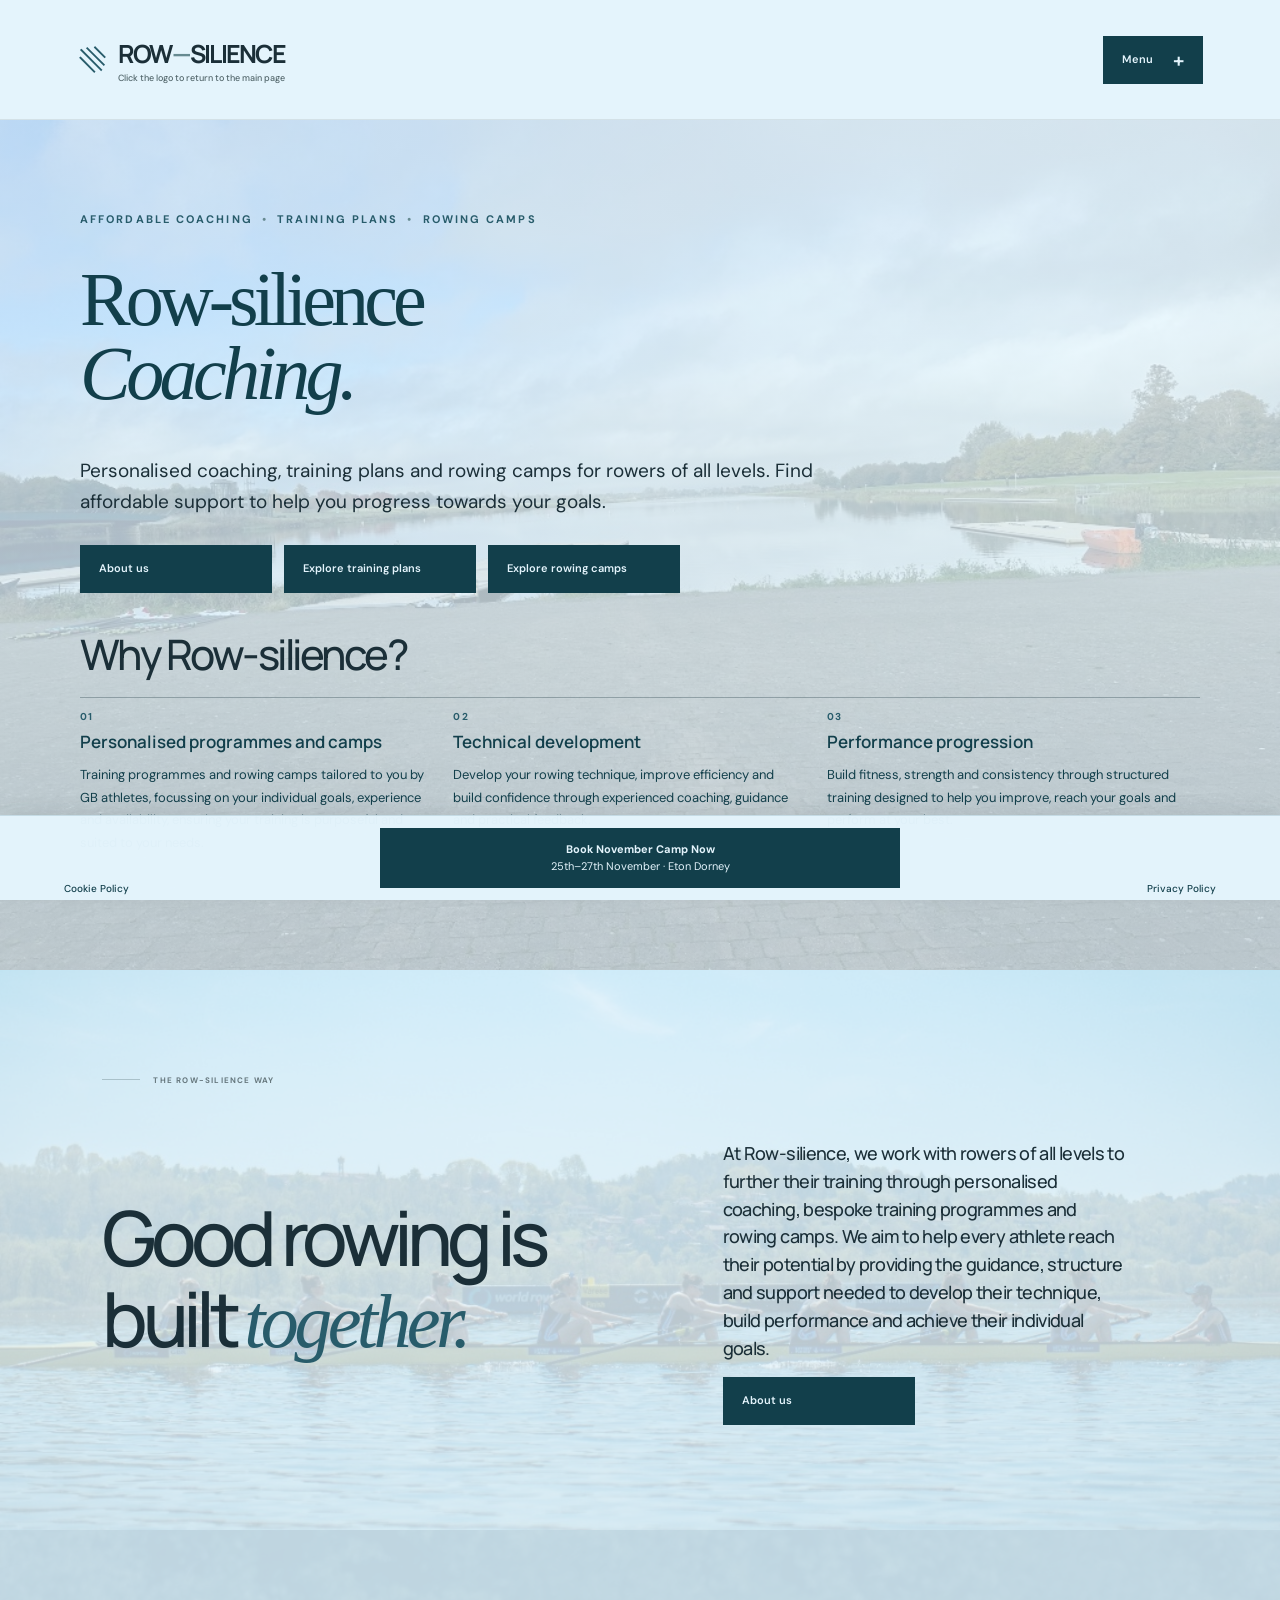
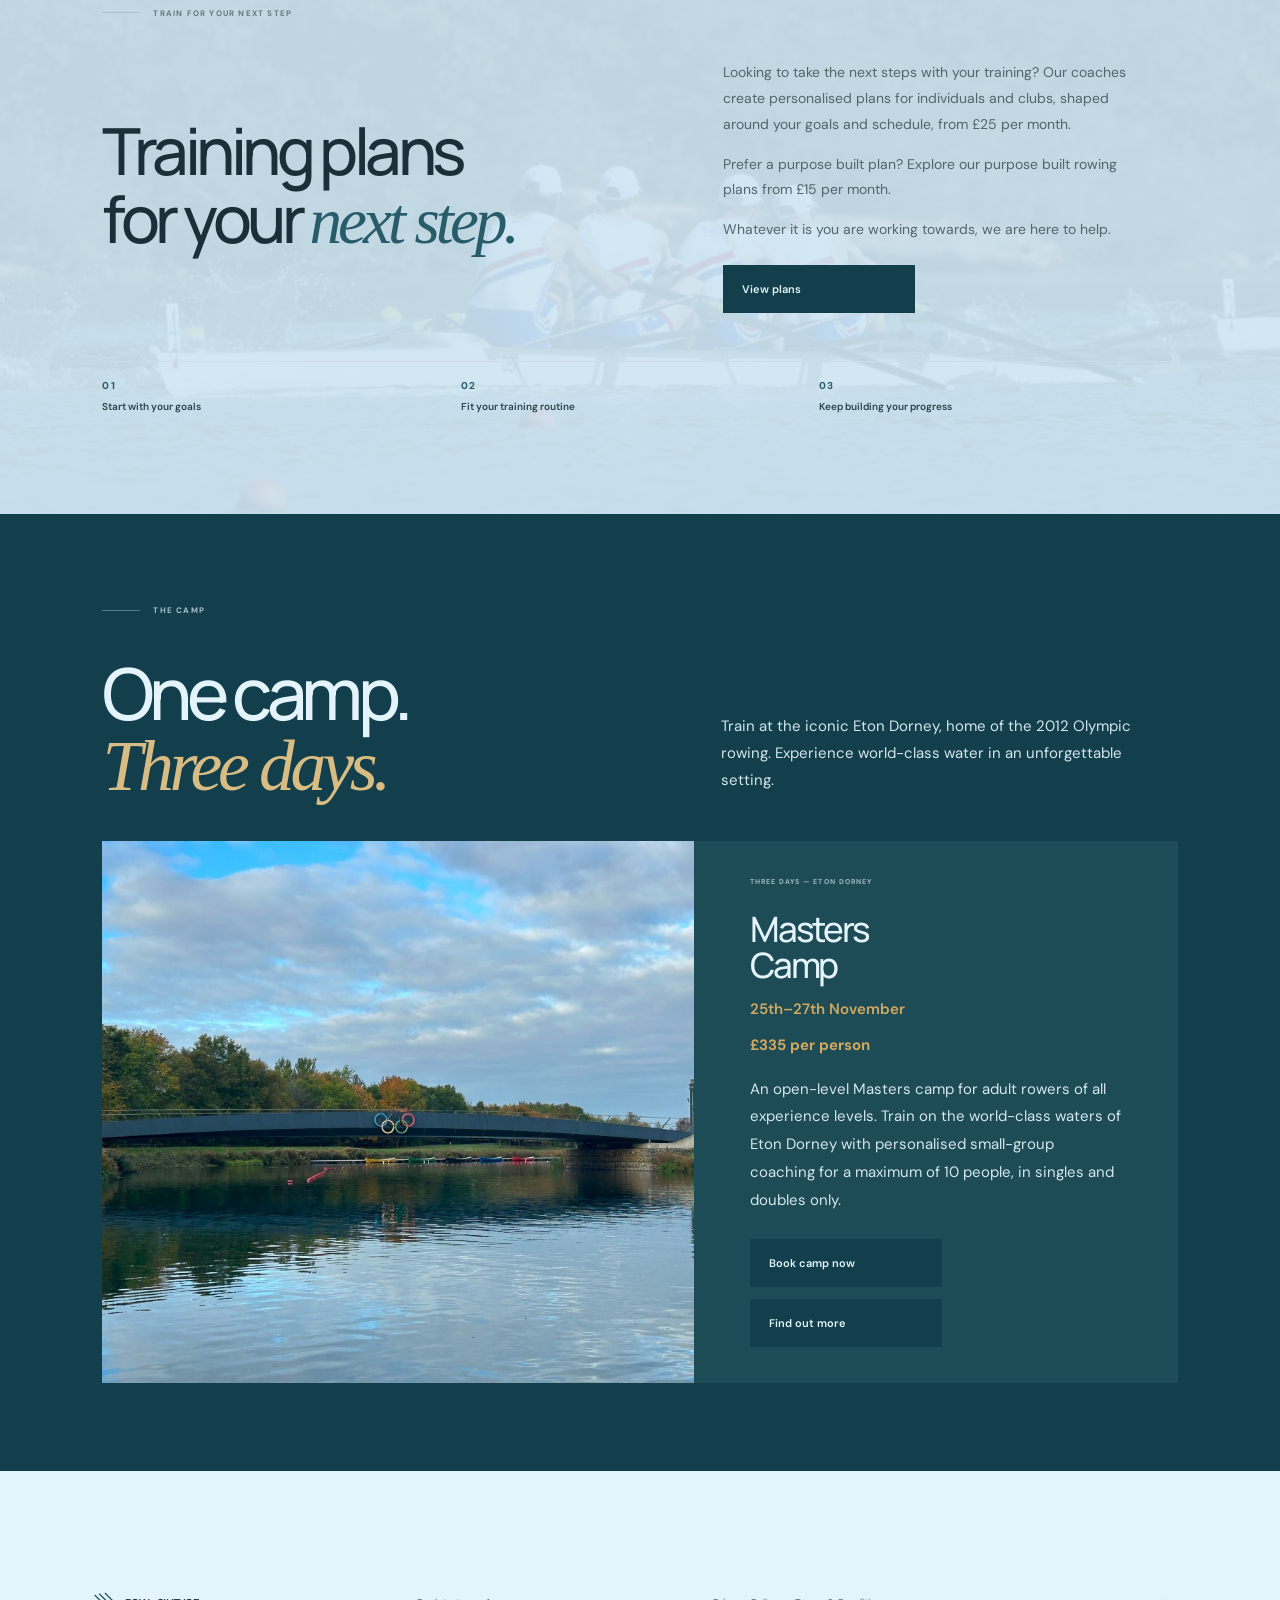
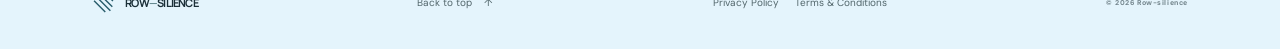
==== index.html @ 0f623054 "Update website copy and legal pages" ====
<!doctype html>
<html lang="en">
<head>
  <meta charset="utf-8">
  <meta name="viewport" content="width=device-width, initial-scale=1">
  <meta name="theme-color" content="#e4f4fc">
  <meta name="description" content="Row-silience coaching offers rowing camps and training plans designed to help you take your training further.">
  <title>Row-silience Coaching | Camps and Training Plans</title>
  <link rel="preconnect" href="https://fonts.googleapis.com">
  <link rel="preconnect" href="https://fonts.gstatic.com" crossorigin>
  <link href="https://fonts.googleapis.com/css2?family=DM+Sans:wght@400;500;600;700&family=Manrope:wght@400;500;600;700;800&display=swap" rel="stylesheet">
  <link rel="stylesheet" href="main.css?v=20261109-home-logo-hint">
  <link rel="icon" href="favicon.ico" sizes="any">
</head>
<body class="home-page">
  <header class="site-header">
    <a class="wordmark" href="#top" aria-label="Row-silience home">
      <span class="wordmark-mark" aria-hidden="true">
        <svg viewBox="0 0 36 36" fill="none">
          <path d="M5 7 28 30M12 5l19 19M4 16l16 16M21 4l11 11" stroke="currentColor" stroke-width="2.2" stroke-linecap="square"/>
        </svg>
      </span>
      <span class="wordmark-copy">
        <span>ROW<span class="wordmark-dash">—</span>SILIENCE</span>
        <span class="wordmark-hint">Click the logo to return to the main page</span>
      </span>
    </a>
    <button class="menu-toggle" type="button" aria-expanded="false" aria-controls="primary-navigation">
      <span>Menu</span>
      <span class="menu-icon" aria-hidden="true">+</span>
    </button>
    <nav class="primary-navigation" id="primary-navigation" aria-label="Main navigation">
      <a href="index.html#top">Main Page</a>
      <a href="about-us.html">About Us</a>
      <a href="#training-plans">Training Plans</a>
      <a href="#camps">The Camps</a>
    </nav>
  </header>

  <main id="top">
    <section class="hero" aria-labelledby="hero-heading">
      <img class="hero-background" src="Dorney1.JPG" alt="" aria-hidden="true">
      <div class="hero-content">
        <p class="hero-eyebrow">AFFORDABLE COACHING <span aria-hidden="true">•</span> TRAINING PLANS <span aria-hidden="true">•</span> ROWING CAMPS</p>
        <h1 id="hero-heading">Row-silience<br><em>Coaching.</em></h1>
        <p class="hero-copy">Personalised coaching, training plans and rowing camps for rowers of all levels. Find affordable support to help you progress towards your goals.</p>
        <div class="hero-actions">
          <a class="button" href="about-us.html">About us</a>
          <a class="button" href="#training-plans">Explore training plans</a>
          <a class="button" href="#camps">Explore rowing camps</a>
        </div>
        <div class="hero-why">
          <h2 class="why-row-silience-heading">Why Row-silience?</h2>
          <ol class="training-points" aria-label="Why choose Row-silience">
            <li>
              <strong>Personalised programmes and camps</strong>
              <p>Training programmes and rowing camps tailored to you by GB athletes, focussing on your individual goals, experience and availability, ensuring your training is purposeful and suited to your needs.</p>
            </li>
            <li>
              <strong>Technical development</strong>
              <p>Develop your rowing technique, improve efficiency and build confidence through experienced coaching, guidance and practical feedback.</p>
            </li>
            <li>
              <strong>Performance progression</strong>
              <p>Build fitness, strength and consistency through structured training designed to help you improve, reach your goals and perform at your best.</p>
            </li>
          </ol>
        </div>
      </div>
    </section>

    <section class="intro" id="approach">
      <img class="intro-background" src="Holly-GB-Rowing.JPG" alt="" aria-hidden="true">
      <div class="section-wrap">
        <div class="section-kicker"><span class="kicker-line"></span><span>THE ROW-SILIENCE WAY</span></div>
        <div class="intro-grid">
          <h2>Good rowing is<br>built <em>together.</em></h2>
          <div class="intro-copy">
            <p class="large-copy">At Row-silience, we work with rowers of all levels to further their training through personalised coaching, bespoke training programmes and rowing camps. We aim to help every athlete reach their potential by providing the guidance, structure and support needed to develop their technique, build performance and achieve their individual goals.</p>
            <a class="button" href="about-us.html">About us</a>
          </div>
        </div>
      </div>
    </section>

    <section class="training-section" id="training-plans">
      <img class="training-background" src="AJ-FISU.JPG" alt="" aria-hidden="true">
      <div class="section-wrap">
        <div class="section-kicker"><span class="kicker-line"></span><span>TRAIN FOR YOUR NEXT STEP</span></div>
        <div class="training-grid">
          <div class="training-heading">
            <h2>Training plans<br>for your <em>next step.</em></h2>
          </div>
          <div class="training-copy">
            <p>Looking to take the next steps with your training? Our coaches create personalised plans for individuals and clubs, shaped around your goals and schedule, from £25 per month.</p>
            <p>Prefer a purpose built plan? Explore our purpose built rowing plans from £15 per month.</p>
            <p>Whatever it is you are working towards, we are here to help.</p>
            <div class="training-actions">
              <a class="button training-cta" href="plans.html">View plans</a>
            </div>
          </div>
        </div>
        <ol class="training-points training-principles" aria-label="Training plan principles">
          <li><p>Start with your goals</p></li>
          <li><p>Fit your training routine</p></li>
          <li><p>Keep building your progress</p></li>
        </ol>
      </div>
    </section>

    <section class="camp-section" id="camps">
      <div class="section-wrap">
        <div class="section-kicker section-kicker-light"><span class="kicker-line"></span><span>THE CAMP</span></div>
        <div class="camp-heading">
          <h2>One camp.<br><em>Three days.</em></h2>
          <p>Train at the iconic Eton Dorney, home of the 2012 Olympic rowing. Experience world-class water in an unforgettable setting.</p>
        </div>
        <div class="camp-grid">
          <article class="camp-card">
            <figure class="camp-photo">
              <img class="camp-image" src="Dorney H1.JPG" alt="Dorney Lake with the Olympic bridge and rings">
            </figure>
            <div class="camp-card-body">
              <div class="camp-card-top"><span>THREE DAYS — ETON DORNEY</span></div>
              <h3>Masters<br>Camp</h3>
              <p class="camp-dates">25th–27th November</p>
              <p class="camp-price">£335 per person</p>
              <p>An open-level Masters camp for adult rowers of all experience levels. Train on the world-class waters of Eton Dorney with personalised small-group coaching for a maximum of 10 people, in singles and doubles only.</p>
              <div class="camp-card-actions">
                <a class="button" href="camp-terms.html">Book camp now</a>
                <a class="button" href="camp-details.html#coaching">Find out more</a>
              </div>
            </div>
          </article>
        </div>
      </div>
    </section>

  </main>

  <footer class="site-footer">
    <a class="wordmark footer-wordmark" href="#top">
      <span class="wordmark-mark" aria-hidden="true">
        <svg viewBox="0 0 36 36" fill="none">
          <path d="M5 7 28 30M12 5l19 19M4 16l16 16M21 4l11 11" stroke="currentColor" stroke-width="2.2" stroke-linecap="square"/>
        </svg>
      </span>
      <span>ROW<span class="wordmark-dash">—</span>SILIENCE</span>
    </a>
    <a class="back-to-top" href="#top">Back to top <span aria-hidden="true">↑</span></a>
    <div class="footer-links">
      <a class="privacy-policy-link" href="privacy-policy.html">Privacy Policy</a>
      <a class="website-terms-link" href="website-terms.html">Terms &amp; Conditions</a>
    </div>
    <span class="copyright">© <span id="year"></span> Row-silience</span>
  </footer>

  <div class="sticky-book-bar home-book-bar">
    <a class="button" href="camp-terms.html">
      <strong>Book November Camp Now</strong>
      <span>25th–27th November · Eton Dorney</span>
    </a>
    <a class="home-cookie-link" href="cookie-policy.html">Cookie Policy</a>
    <a class="home-privacy-link" href="privacy-policy.html">Privacy Policy</a>
  </div>

  <script>
    const menuToggle = document.querySelector(".menu-toggle");
    const navigation = document.querySelector(".primary-navigation");

    menuToggle.addEventListener("click", () => {
      const isExpanded = menuToggle.getAttribute("aria-expanded") === "true";
      menuToggle.setAttribute("aria-expanded", String(!isExpanded));
      navigation.classList.toggle("is-open", !isExpanded);
    });

    navigation.addEventListener("click", (event) => {
      if (event.target.closest("a")) {
        menuToggle.setAttribute("aria-expanded", "false");
        navigation.classList.remove("is-open");
      }
    });

    document.querySelector("#year").textContent = new Date().getFullYear();
  </script>
</body>
</html>
---- main.css ----
:root {
  color-scheme: light;
  --ink: #1b2f38;
  --deep-green: #123f4b;
  --forest: #285c6b;
  --moss: #668a91;
  --cream: #e4f4fc;
  --paper: #cfe7f3;
  --gold: #d2a95e;
  --muted: #66777d;
  --serif: Georgia, "Times New Roman", serif;
  --sans: "DM Sans", sans-serif;
  --display: "Manrope", sans-serif;
}

* {
  box-sizing: border-box;
}

html {
  scroll-behavior: smooth;
  scroll-padding-top: 88px;
}

body {
  margin: 0;
  background: var(--cream);
  color: var(--ink);
  font-family: var(--sans);
  font-size: 15px;
  -webkit-font-smoothing: antialiased;
}

a {
  color: inherit;
  text-decoration: none;
}

button,
a {
  -webkit-tap-highlight-color: transparent;
}

button:focus-visible,
a:focus-visible {
  outline: 2px solid var(--gold);
  outline-offset: 5px;
}

.sr-only {
  position: absolute;
  width: 1px;
  height: 1px;
  padding: 0;
  margin: -1px;
  overflow: hidden;
  clip: rect(0, 0, 0, 0);
  white-space: nowrap;
  border: 0;
}

.site-header {
  height: 120px;
  padding: 0 6%;
  display: flex;
  align-items: center;
  justify-content: space-between;
  background: var(--cream);
  position: relative;
  z-index: 5;
  border-bottom: 1px solid #d3e1e7;
}

.wordmark {
  display: inline-flex;
  align-items: center;
  gap: 10px;
  font: 700 25px var(--display);
  letter-spacing: -.07em;
}

.wordmark-copy {
  display: flex;
  flex-direction: column;
  gap: 2px;
}

.wordmark-hint {
  color: #52666b;
  font: 500 9px/1.2 var(--sans);
  letter-spacing: 0;
}

.wordmark-mark {
  width: 31px;
  height: 31px;
  display: inline-flex;
  color: var(--forest);
}

.wordmark-mark svg {
  width: 100%;
  height: 100%;
}

.wordmark-dash {
  color: var(--moss);
}

.primary-navigation {
  position: absolute;
  top: 100%;
  right: 6%;
  display: none;
  align-items: center;
  gap: clamp(25px, 3.2vw, 44px);
  padding: 24px 30px;
  border: 1px solid #d3e1e7;
  background: var(--cream);
  box-shadow: 0 12px 24px rgba(27, 47, 56, .08);
  color: #52666b;
  font-size: 13px;
}

.primary-navigation.is-open {
  display: flex;
  flex-wrap: wrap;
  max-width: min(1000px, 88vw);
}

.menu-toggle {
  display: inline-flex;
  align-items: center;
  justify-content: space-between;
  gap: 20px;
  min-width: 104px;
  cursor: pointer;
}

.menu-icon {
  font-size: 20px;
  line-height: .8;
  transition: transform .2s ease;
}

.menu-toggle[aria-expanded="true"] .menu-icon {
  transform: rotate(45deg);
}

.primary-navigation a:not(.nav-cta):hover,
.back-to-top:hover {
  color: var(--forest);
}

.nav-cta {
  white-space: nowrap;
}

.hero {
  position: relative;
  isolation: isolate;
  display: flex;
  align-items: center;
  min-height: min(900px, calc(100svh - 120px));
  min-height: min(900px, calc(100vh - 120px));
  overflow: hidden;
  color: var(--deep-green);
  background-color: var(--cream);
}

.hero::before {
  position: absolute;
  z-index: 1;
  inset: 0;
  background: linear-gradient(rgba(228, 244, 252, .76), rgba(228, 244, 252, .76));
  content: "";
  pointer-events: none;
}

.hero-background,
.intro-background {
  position: absolute;
  z-index: 0;
  inset: 0;
  display: block;
  width: 100%;
  height: 100%;
  object-fit: cover;
  pointer-events: none;
}

.hero-background {
  object-position: center 52%;
}

.hero-content {
  position: relative;
  z-index: 2;
  width: min(1120px, 88%);
  margin: 0 auto;
  padding: 92px 0 100px;
}

.eyebrow,
.section-kicker,
.camp-card-top,
.photo-note,
.visual-index,
.availability-note,
.copyright {
  font-size: 9px;
  font-weight: 700;
  letter-spacing: .15em;
}

.hero-eyebrow {
  margin: 0 0 36px;
  color: var(--forest);
  font-size: 11px;
  font-weight: 700;
  letter-spacing: .19em;
}

.hero-eyebrow span {
  margin: 0 4px;
  color: var(--moss);
}

h1,
h2,
h3,
p {
  margin-top: 0;
}

.hero h1 {
  max-width: 1100px;
  margin-bottom: 44px;
  color: var(--deep-green);
  font: 400 clamp(48px, 6vw, 76px)/.98 var(--serif);
  letter-spacing: -.065em;
}

.camp-heading h2,
.intro h2,
.coaching-copy h1,
.coaching-copy h2,
.enquiry-content h2 {
  margin-bottom: 0;
  font: 500 clamp(58px, 8vw, 104px)/.98 var(--display);
  letter-spacing: -.075em;
}

.hero h1 em,
h2 em {
  color: var(--moss);
  font-family: var(--serif);
  font-weight: 400;
  letter-spacing: -.06em;
}

.hero h1 em {
  color: var(--deep-green);
}

.hero-copy {
  max-width: 760px;
  margin: 0 0 27px;
  color: var(--ink);
  font-size: clamp(15px, 1.5vw, 19px);
  line-height: 1.65;
}

.hero-support {
  max-width: 920px;
  margin: 0 0 31px;
  color: var(--deep-green);
  font-size: clamp(17px, 2.1vw, 22px);
  line-height: 1.7;
}

.hero-coaches {
  margin: -15px 0 25px;
  color: #334d54;
  font-size: 11px;
  line-height: 1.6;
}

.hero-actions {
  display: flex;
  flex-wrap: wrap;
  gap: 12px;
}

.button,
.nav-cta,
.primary-navigation.is-open a,
.menu-toggle {
  display: inline-flex;
  align-items: center;
  justify-content: space-between;
  gap: 20px;
  min-height: 48px;
  padding: 14px 18px;
  border: 1px solid var(--deep-green);
  background: var(--deep-green);
  color: var(--cream);
  font: 600 11px/1.2 var(--sans);
  text-decoration: none;
  cursor: pointer;
  transition: background .2s ease, color .2s ease, transform .2s ease;
}

.button,
.nav-cta,
.primary-navigation.is-open a {
  min-width: 192px;
}

.menu-toggle {
  min-width: 0;
  font-size: 11px;
}

.button:hover,
.nav-cta:hover,
.primary-navigation.is-open a:hover,
.menu-toggle:hover {
  background: var(--forest);
  color: var(--cream);
  transform: translateY(-2px);
}

.button {
  font-size: 11px;
  opacity: 1;
}

.hero-byline {
  margin: 42px 0 0;
  color: var(--deep-green);
  font-size: 13px;
}

.hero-byline span {
  margin: 0 6px;
  color: #a9c1ca;
}

.section-wrap {
  width: min(1160px, 84%);
  margin: 0 auto;
}

.intro {
  position: relative;
  isolation: isolate;
  padding-top: 105px;
  padding-bottom: 105px;
  background-color: var(--cream);
}

.intro::before {
  position: absolute;
  z-index: 1;
  inset: 0;
  background: rgba(228, 244, 252, .82);
  content: "";
  pointer-events: none;
}

.intro-background {
  object-position: center 52%;
}

.intro > .section-wrap {
  position: relative;
  z-index: 2;
}

.section-kicker {
  display: flex;
  align-items: center;
  gap: 13px;
  color: #66777d;
  font-size: 8px;
}

.section-kicker > span:first-child {
  color: var(--forest);
  font-family: var(--display);
}

.kicker-line {
  width: 38px;
  height: 1px;
  background: #a9c1ca;
}

.intro-grid {
  display: grid;
  grid-template-columns: 1.08fr .92fr;
  gap: 8%;
  align-items: center;
  padding-top: 49px;
}

.intro h2,
.coaching-copy h2 {
  color: var(--ink);
  font-size: clamp(48px, 6.1vw, 76px);
  line-height: 1.06;
}

.intro h2 em,
.coaching-copy h1 em,
.coaching-copy h2 em {
  color: var(--forest);
}

.intro-copy {
  max-width: 408px;
  padding-top: 6px;
}

.large-copy {
  margin-bottom: 14px;
  color: var(--ink);
  font: 500 18px/1.55 var(--display);
  letter-spacing: -.035em;
}

.intro-copy > p:not(.large-copy) {
  margin-bottom: 23px;
  color: #52666b;
  font-size: 14px;
  line-height: 1.9;
}

.text-link {
  display: inline-flex;
  gap: 16px;
  align-items: center;
  padding-bottom: 7px;
  border-bottom: 1px solid rgba(27, 47, 56, .38);
  font-size: 10px;
  font-weight: 600;
  transition: gap .2s ease;
}

.text-link:hover {
  gap: 22px;
}

.approach-links {
  display: flex;
  flex-wrap: nowrap;
  gap: 12px;
}

.approach-links .button {
  flex: 1 1 0;
  min-width: 0;
  gap: 8px;
  padding-right: 12px;
  padding-left: 12px;
}

.stats-row {
  display: grid;
  grid-template-columns: repeat(3, 1fr);
  margin-top: 78px;
  border-top: 1px solid #d3e1e7;
}

.stats-row > div {
  display: flex;
  align-items: flex-start;
  gap: 16px;
  padding: 20px 12px 0 0;
  color: #61747a;
  font-size: 10px;
  line-height: 1.7;
}

.camp-section {
  padding: 91px 0 88px;
  background: var(--deep-green);
  color: var(--cream);
}

.section-kicker-light {
  color: rgba(228, 244, 252, .72);
}

.section-kicker-light > span:first-child {
  color: var(--gold);
}

.section-kicker-light .kicker-line {
  background: rgba(228, 244, 252, .32);
}

.camp-heading {
  display: grid;
  grid-template-columns: minmax(0, 1fr) minmax(280px, .8fr);
  align-items: end;
  gap: 48px;
  margin: 43px 0 39px;
}

.camp-heading h2 {
  font-size: clamp(48px, 5.6vw, 72px);
}

.camp-heading h2 em {
  color: #d8bc83;
}

.camp-heading > p {
  max-width: 470px;
  margin: 0 0 8px;
  color: rgba(228, 244, 252, .92);
  font-size: 15px;
  line-height: 1.8;
}

.camp-grid {
  display: grid;
  grid-template-columns: minmax(0, 1fr);
  gap: 17px;
}

.camp-card {
  display: grid;
  grid-template-columns: minmax(0, 1.1fr) minmax(0, .9fr);
  min-width: 0;
  background: #1d4b56;
}

.camp-photo {
  display: flex;
  flex-direction: column;
  min-width: 0;
  margin: 0;
}

.camp-image {
  display: block;
  flex: 1;
  width: 100%;
  min-height: 310px;
  object-fit: cover;
  object-position: center;
}

.image-credit {
  padding: 9px 12px;
  color: rgba(228, 244, 252, .72);
  font-size: 8px;
  line-height: 1.5;
}

.image-credit a {
  text-decoration: underline;
  text-underline-offset: 2px;
}

.camp-image-crew {
  background-image: url("https://images.unsplash.com/photo-1500530855697-b586d89ba3ee?auto=format&fit=crop&w=900&q=80");
  background-position: center 60%;
}

.camp-image-racing {
  background-image: url("https://images.unsplash.com/photo-1500534314209-a25ddb2bd429?auto=format&fit=crop&w=900&q=80");
  background-position: center 54%;
}

.camp-card-body {
  display: flex;
  flex-direction: column;
  align-items: flex-start;
  justify-content: center;
  padding: 36px clamp(24px, 5vw, 56px);
}

.camp-card-top {
  display: flex;
  justify-content: space-between;
  color: rgba(228, 244, 252, .66);
  font-size: 7px;
}

.camp-card h3 {
  margin: 25px 0 12px;
  font: 500 clamp(25px, 3vw, 35px)/1.05 var(--display);
  letter-spacing: -.06em;
}

.camp-card-body > p {
  min-height: 0;
  margin-bottom: 25px;
  color: rgba(228, 244, 252, .92);
  font-size: 15px;
  line-height: 1.85;
}

.camp-card-body > .camp-dates {
  margin: 0 0 8px;
  color: var(--gold);
  font-weight: 600;
}

.camp-card-body > .camp-price {
  margin: 0 0 16px;
  color: var(--gold);
  font-weight: 700;
}

.camp-card-actions {
  display: flex;
  flex-wrap: wrap;
  gap: 12px;
}

.coaching-copy > .camp-price {
  color: var(--deep-green);
  font-size: 18px;
  font-weight: 700;
}

.camp-note {
  margin: 23px 0 0;
  color: rgba(228, 244, 252, .64);
  font-size: 10px;
}

.coaching-section {
  padding-top: 105px;
  padding-bottom: 112px;
}

.camp-details-section {
  padding-top: clamp(52px, 6vw, 82px);
  padding-bottom: 56px;
}

.camp-details-section .coaching-grid {
  grid-template-columns: minmax(0, 1.1fr) minmax(300px, .9fr);
  gap: clamp(30px, 4vw, 56px);
  padding-top: clamp(32px, 4vw, 48px);
}

.camp-details-copy h1 {
  font-size: clamp(44px, 5.2vw, 72px);
}

.camp-details-copy > p {
  max-width: 640px;
  margin: 18px 0 22px;
  line-height: 1.7;
}

.camp-details-copy > .camp-price {
  margin: 12px 0 26px;
}

.camp-details-section .feature-list li {
  padding: 18px 0;
}

.camp-details-section .camp-inclusions {
  margin-top: 26px;
}

.training-section {
  position: relative;
  isolation: isolate;
  padding: 78px 0 86px;
  background-color: var(--paper);
}

.training-section::before {
  position: absolute;
  z-index: 1;
  inset: 0;
  background: rgba(207, 231, 243, .92);
  content: "";
  pointer-events: none;
}

.training-background {
  position: absolute;
  z-index: 0;
  inset: 0;
  display: block;
  width: 100%;
  height: 100%;
  object-fit: cover;
  object-position: center 54%;
  pointer-events: none;
}

.training-section > .section-wrap {
  position: relative;
  z-index: 2;
}

.training-grid {
  display: grid;
  grid-template-columns: 1.08fr .92fr;
  gap: 8%;
  align-items: center;
  padding-top: 42px;
}

.training-heading h2 {
  margin: 0;
  color: var(--ink);
  font: 500 clamp(43px, 5.2vw, 65px)/1.04 var(--display);
  letter-spacing: -.07em;
}

.training-heading h2 em {
  color: var(--forest);
  font-family: var(--serif);
  font-weight: 400;
}

.training-copy {
  max-width: 430px;
}

.training-copy p {
  margin: 0 0 14px;
  color: #52666b;
  font-size: 14px;
  line-height: 1.85;
}

.training-cta {
  margin-top: 8px;
}

.training-actions {
  display: flex;
  flex-wrap: wrap;
  align-items: center;
  gap: 20px;
}

.why-row-silience-heading {
  margin: 38px 0 0;
  color: var(--ink);
  font: 500 clamp(30px, 4vw, 42px)/1.1 var(--display);
  letter-spacing: -.06em;
}

.hero-why .training-points {
  margin-top: 20px;
  border-color: rgba(41, 68, 76, .35);
}

.hero-why .training-points > li {
  padding-top: 12px;
}

.hero-why .training-points > li > strong,
.hero-why .training-points p {
  color: var(--deep-green);
}

.plans-page {
  min-height: calc(100vh - 214px);
  padding: 76px 0 96px;
}

.plans-intro {
  max-width: 700px;
  margin: 40px 0 46px;
}

.plans-intro h1 {
  margin-bottom: 20px;
  color: var(--ink);
  font: 500 clamp(48px, 7vw, 82px)/1.02 var(--display);
  letter-spacing: -.075em;
}

.plans-intro h1 em {
  color: var(--forest);
  font-family: var(--serif);
  font-weight: 400;
}

.plans-intro > p {
  max-width: 580px;
  color: var(--ink);
  font-size: 15px;
  line-height: 1.8;
}

.plan-options {
  display: grid;
  grid-template-columns: repeat(2, minmax(0, 1fr));
  gap: 20px;
}

.plans-home-action {
  display: flex;
  justify-content: center;
  margin-top: 30px;
}

.plan-card {
  display: flex;
  flex-direction: column;
  align-items: stretch;
  min-height: 300px;
  padding: clamp(26px, 4vw, 44px);
  background: var(--paper);
}

.plan-card > p:first-child {
  margin-bottom: 24px;
  color: var(--forest);
  font-size: 9px;
  font-weight: 700;
  letter-spacing: .15em;
}

.plan-card h2 {
  margin-bottom: 14px;
  color: var(--ink);
  font: 500 clamp(28px, 3.4vw, 40px)/1.1 var(--display);
  letter-spacing: -.06em;
}

.plan-card h3 {
  margin-bottom: 14px;
  color: var(--forest);
  font: 600 17px/1.4 var(--display);
}

.plan-card > p:not(:first-child) {
  max-width: 520px;
  margin-bottom: 18px;
  color: var(--ink);
  font-size: 15px;
  line-height: 1.8;
}

.plan-card .plan-benefits {
  display: grid;
  gap: 9px;
  margin: 0 0 24px;
  padding: 0;
  color: #52666b;
  font-size: 14px;
  line-height: 1.65;
  list-style: none;
}

.plan-card .plan-benefits li {
  position: relative;
  padding-left: 20px;
}

.plan-card .plan-benefits li::before {
  position: absolute;
  left: 0;
  color: var(--forest);
  content: "—";
}

.plan-card > .plan-price {
  margin-top: auto;
  margin-bottom: 16px;
}

.plan-card .button {
  width: 100%;
}

.available-plans-table {
  width: 100%;
  border-collapse: collapse;
  background: var(--paper);
  color: var(--ink);
  font-size: 15px;
  text-align: left;
}

.available-plans-table th,
.available-plans-table td {
  padding: 18px 22px;
  border-bottom: 1px solid #cfdee5;
}

.available-plans-table th {
  color: var(--deep-green);
  font-size: 11px;
  font-weight: 700;
  letter-spacing: .08em;
  text-transform: uppercase;
}

.available-plan-link {
  display: flex;
  min-height: 44px;
  align-items: center;
  color: var(--deep-green);
  font-weight: 600;
  text-decoration: underline;
  text-underline-offset: .2em;
}

.available-plan-link:hover {
  color: var(--forest);
}

.plan-status {
  display: inline-block;
  padding: 6px 10px;
  background: #e4f4fc;
  color: var(--deep-green);
  font-size: 11px;
  font-weight: 700;
  white-space: nowrap;
}

.available-plans-table td:last-child {
  white-space: nowrap;
}

.available-plans-table tbody tr:last-child td {
  border-bottom: 0;
}

.training-points {
  display: grid;
  grid-template-columns: repeat(3, 1fr);
  margin-top: 48px;
  padding: 0;
  border-top: 1px solid #cfdee5;
  counter-reset: training-step;
}

.training-points > li {
  counter-increment: training-step;
  padding: 17px 24px 0 0;
  list-style: none;
}

.training-points > li::before {
  display: block;
  margin-bottom: 8px;
  color: var(--forest);
  content: "0" counter(training-step);
  font-size: 10px;
  font-weight: 700;
  letter-spacing: .12em;
}

.training-points > li > strong {
  display: block;
  margin-bottom: 10px;
  color: #29444c;
  font: 600 17px/1.35 var(--display);
}

.training-points p {
  margin: 0;
  color: #52666b;
  font-size: 13px;
  line-height: 1.75;
  font-weight: 400;
}

.training-principles p {
  color: #29444c;
  font-size: 10px;
  font-weight: 600;
  line-height: normal;
}

.coaching-grid {
  display: grid;
  grid-template-columns: 1.15fr .85fr;
  gap: 8%;
  align-items: start;
  padding-top: 52px;
}

.coaching-copy h1,
.coaching-copy h2 {
  font-size: clamp(44px, 5.4vw, 68px);
}

.about-section {
  padding-top: 76px;
  padding-bottom: 88px;
}

.about-section .coaching-grid {
  grid-template-columns: minmax(0, 1fr);
  max-width: 860px;
  margin: 0 auto;
  gap: 0;
}

.about-section .coaching-copy > p {
  max-width: 720px;
}

.about-section .founder-list {
  max-width: 760px;
}

.about-section .founder-profile {
  grid-template-columns: minmax(0, 1fr) clamp(96px, 30vw, 150px);
  gap: 22px;
}

.about-section .founder-profile img {
  width: 100%;
  height: auto;
  aspect-ratio: 3 / 4;
}

.about-section .coach-experience {
  position: relative;
  display: grid;
  isolation: isolate;
  outline-offset: 4px;
}

.about-section .coach-photo {
  position: relative;
  display: block;
  width: 100%;
  padding: 0;
  border: 0;
  background: transparent;
  cursor: pointer;
}

.about-section .coach-photo-hint {
  position: absolute;
  right: 0;
  bottom: 0;
  left: 0;
  padding: 24px 16px 14px;
  background: linear-gradient(transparent, rgba(15, 39, 43, .76));
  color: #fff;
  font-size: 11px;
  font-weight: 600;
  letter-spacing: .04em;
  text-align: left;
  pointer-events: none;
}

.about-section .coach-photo > img {
  display: block;
  width: 100%;
  aspect-ratio: 16 / 9;
  object-fit: cover;
}

.about-section .coach-experience-copy {
  display: flex;
  flex-direction: column;
  justify-content: center;
  padding: 18px 0 0;
  transition: opacity .2s ease;
}

.about-section .coach-experience-copy strong {
  display: block;
  margin-bottom: 12px;
  font: 600 18px/1.3 var(--display);
}

.about-section .coach-experience-copy p + p {
  margin-top: 10px;
}

.about-section .aj-profile {
  position: relative;
  display: grid;
  isolation: isolate;
  outline-offset: 4px;
}

.about-section .aj-profile-copy {
  display: flex;
  flex-direction: column;
  justify-content: center;
  padding: 18px 0 0;
  transition: opacity .2s ease;
}

.about-section .aj-profile-copy strong {
  display: block;
  margin-bottom: 12px;
  font: 600 18px/1.3 var(--display);
}

.about-section .aj-profile-copy p + p {
  margin-top: 10px;
}

@media (hover: hover) and (min-width: 681px) {
  .about-section .coach-experience-copy,
  .about-section .aj-profile-copy {
    position: absolute;
    inset: 0;
    overflow: auto;
    padding: clamp(18px, 3vw, 30px);
    background: rgba(228, 244, 252, .96);
    opacity: 0;
  }

  .about-section .coach-experience:hover .coach-experience-copy,
  .about-section .coach-experience:focus-within .coach-experience-copy,
  .about-section .aj-profile:hover .aj-profile-copy,
  .about-section .aj-profile:focus-within .aj-profile-copy {
    opacity: 1;
  }
}

@media (max-width: 680px), (hover: none) and (pointer: coarse) {
  .about-page.has-coach-tap-reveal .coach-experience-copy,
  .about-page.has-coach-tap-reveal .aj-profile-copy {
    display: none;
  }

  .about-page.has-coach-tap-reveal .coach-experience.is-visible .coach-experience-copy,
  .about-page.has-coach-tap-reveal .aj-profile.is-visible .aj-profile-copy {
    display: flex;
  }
}

.about-section .camp-details-actions .button {
  flex: 0 1 240px;
}

.coaching-section > .button {
  margin-top: 30px;
}

.camp-details-actions {
  display: flex;
  flex-wrap: wrap;
  gap: 12px;
  margin-top: 30px;
}

.camp-details-actions .button {
  margin-top: 0;
}

.camp-details-page {
  padding-bottom: calc(80px + env(safe-area-inset-bottom));
}

.sticky-book-bar {
  position: fixed;
  z-index: 10;
  right: 0;
  bottom: 0;
  left: 0;
  display: flex;
  justify-content: center;
  padding: 12px 5% calc(12px + env(safe-area-inset-bottom));
  border-top: 1px solid #c5dbe5;
  background: rgba(228, 244, 252, .98);
  box-shadow: 0 -6px 18px rgba(27, 47, 56, .08);
}

.sticky-book-bar .button {
  width: min(100%, 360px);
}

.home-page main {
  padding-bottom: calc(84px + env(safe-area-inset-bottom));
}

.home-book-bar .button {
  width: min(100%, 520px);
  flex-direction: column;
  justify-content: center;
  gap: 4px;
  text-align: center;
}

.home-book-bar {
  align-items: center;
}

.home-book-bar .home-cookie-link,
.home-book-bar .home-privacy-link {
  position: absolute;
  bottom: calc(5px + env(safe-area-inset-bottom));
  color: var(--deep-green);
  font-size: 10px;
  font-weight: 500;
  text-underline-offset: .2em;
  white-space: nowrap;
}

.home-book-bar .home-cookie-link {
  left: 5%;
}

.home-book-bar .home-privacy-link {
  right: 5%;
}

.home-book-bar .button span {
  font-size: 11px;
  font-weight: 400;
}

.camp-terms-page main {
  padding-bottom: calc(116px + env(safe-area-inset-bottom));
}

.camp-terms-content {
  width: min(900px, 84%);
  margin: 0 auto;
  padding: clamp(52px, 7vw, 88px) 0 40px;
}

.camp-terms-content h1 {
  margin: 38px 0 16px;
  color: var(--ink);
  font: 500 clamp(42px, 6vw, 72px)/1.04 var(--display);
  letter-spacing: -.075em;
}

.camp-terms-content h1 em {
  color: var(--forest);
  font-family: var(--serif);
  font-weight: 400;
}

.camp-terms-content .terms-updated {
  margin-bottom: 30px;
  color: var(--muted);
  font-size: 13px;
}

.camp-terms-content > p,
.camp-terms-content section > p,
.camp-terms-content li,
.camp-terms-content address {
  color: #435b63;
  font-size: 15px;
  line-height: 1.8;
}

.camp-terms-content a {
  color: var(--deep-green);
  text-decoration: underline;
  text-underline-offset: .2em;
}

.camp-terms-content section {
  margin-top: 34px;
}

.camp-terms-content section h2 {
  margin-bottom: 14px;
  color: var(--ink);
  font: 600 22px/1.3 var(--display);
  letter-spacing: -.04em;
}

.camp-terms-content section p {
  margin-bottom: 11px;
}

.camp-terms-content ul {
  display: grid;
  gap: 8px;
  margin: 10px 0 16px;
  padding-left: 24px;
}

.camp-terms-content address {
  font-style: normal;
}

.camp-terms-content .terms-final-note {
  margin-top: 36px;
  padding: 20px;
  background: var(--paper);
  color: var(--deep-green);
  font-weight: 600;
}

.terms-agreement-bar form {
  display: flex;
  width: min(100%, 980px);
  align-items: center;
  justify-content: space-between;
  gap: 20px;
  margin: 0 auto;
}

.terms-agreement-bar label {
  display: flex;
  align-items: flex-start;
  gap: 11px;
  color: var(--ink);
  font-size: 13px;
  line-height: 1.5;
}

.terms-agreement-bar input {
  flex: 0 0 auto;
  width: 18px;
  height: 18px;
  margin: 1px 0 0;
  accent-color: var(--deep-green);
}

.terms-agreement-bar .button {
  flex: 0 0 auto;
  width: auto;
  min-width: 250px;
}

.coaching-copy > p {
  max-width: 415px;
  margin: 23px 0 29px;
  color: var(--ink);
  font-size: 15px;
  line-height: 1.9;
}

.feature-list {
  padding: 0;
  margin: 0;
  list-style: none;
}

.feature-list li {
  display: grid;
  grid-template-columns: 34px 1fr;
  gap: 12px;
  padding: 14px 0;
  border-top: 1px solid #cfdee5;
}

.founder-list li {
  grid-template-columns: minmax(0, 1fr);
}

.feature-list li > span {
  padding-top: 1px;
  color: var(--moss);
  font-size: 9px;
  font-weight: 700;
}

.founder-profile {
  display: grid;
  grid-template-columns: minmax(0, 1fr) 72px;
  gap: 16px;
  align-items: start;
}

.founder-profile img {
  display: block;
  width: 72px;
  height: 88px;
  object-fit: cover;
  object-position: center 32%;
}

.founder-profile p + p {
  margin-top: 10px;
}

.feature-list strong {
  display: block;
  margin-bottom: 5px;
  font: 600 12px var(--display);
}

.feature-list p {
  margin: 0;
  color: var(--ink);
  font-size: 15px;
  line-height: 1.65;
}

.camp-inclusions {
  margin-top: 30px;
}

.camp-inclusions h2 {
  margin: 0 0 14px;
  color: var(--deep-green);
  font: 600 18px/1.3 var(--display);
}

.camp-inclusions ul {
  display: grid;
  gap: 12px;
  padding: 0;
  margin: 0;
  color: var(--ink);
  font-size: 15px;
  line-height: 1.65;
  list-style: none;
}

.camp-inclusions li {
  padding-top: 12px;
  border-top: 1px solid #cfdee5;
}

.camp-inclusions strong {
  color: var(--ink);
}

.schedule-session + .schedule-session {
  margin-top: 12px;
}

.coach-panel {
  margin-top: 12px;
  padding: 32px;
  border: 1px solid #cfdee5;
  background: rgba(207, 231, 243, .9);
}

.coach-eyebrow {
  margin-bottom: 20px;
  color: var(--muted);
  font-size: 8px;
  font-weight: 700;
  letter-spacing: .15em;
}

.coach-panel h2 {
  margin: 0 0 29px;
  color: var(--ink);
  font: 500 clamp(32px, 3.7vw, 46px)/1.05 var(--display);
  letter-spacing: -.06em;
}

.coach-panel h2 em {
  color: var(--forest);
  font-family: var(--serif);
  font-weight: 400;
}

.coach-list {
  border-top: 1px solid #cfdee5;
}

.coach-entry {
  display: flex;
  align-items: flex-start;
  gap: 18px;
  padding: 17px 0;
  border-bottom: 1px solid #cfdee5;
}

.coach-details {
  min-width: 0;
}

.coach-details strong {
  display: block;
  margin: 0 0 8px;
  color: var(--ink);
  font: 600 15px var(--display);
  letter-spacing: -.025em;
}

.coach-details p,
.coach-entry > p {
  margin: 0;
  color: var(--ink);
  font-size: 15px;
  line-height: 1.75;
}

.coaching-visual {
  position: relative;
  min-height: 512px;
  padding: 0 0 35px 35px;
}

.coaching-photo {
  width: 100%;
  height: 477px;
  background-image: url("https://images.unsplash.com/photo-1518837695005-2083093ee35b?auto=format&fit=crop&w=1200&q=85");
  background-size: cover;
  background-position: center;
}

.coaching-visual::before {
  position: absolute;
  top: 23px;
  right: 23px;
  bottom: 12px;
  left: 12px;
  z-index: -1;
  border: 1px solid #a9c1ca;
  content: "";
}

.photo-note {
  position: absolute;
  right: -26px;
  bottom: 91px;
  display: grid;
  gap: 6px;
  padding: 14px 17px;
  background: var(--cream);
  color: var(--forest);
  font-size: 7px;
}

.visual-index {
  position: absolute;
  bottom: 9px;
  left: 36px;
  color: var(--muted);
  font-size: 8px;
}

.enquiry-section {
  overflow: hidden;
  background: var(--forest);
  color: var(--cream);
}

.enquiry-inner {
  position: relative;
  min-height: 424px;
  padding-top: 64px;
  padding-bottom: 70px;
}

.enquiry-content {
  position: relative;
  z-index: 1;
  max-width: 605px;
  padding-top: 38px;
}

.enquiry-content .eyebrow {
  margin-bottom: 19px;
  color: rgba(228, 244, 252, .72);
  font-size: 8px;
}

.enquiry-content h2 {
  font-size: clamp(47px, 6.3vw, 76px);
}

.enquiry-content h2 em {
  color: #d8bc83;
}

.enquiry-content > p:not(.eyebrow):not(.availability-note) {
  max-width: 380px;
  margin: 19px 0 23px;
  color: rgba(228, 244, 252, .78);
  font-size: 11px;
  line-height: 1.8;
}

.availability-note {
  margin: 14px 0 0;
  color: rgba(228, 244, 252, .62);
  font-size: 8px;
  font-weight: 400;
  letter-spacing: .06em;
}

.enquiry-mark {
  position: absolute;
  top: 40px;
  right: -28px;
  color: rgba(228, 244, 252, .08);
  font: 800 clamp(130px, 24vw, 310px)/1 var(--display);
  letter-spacing: -.13em;
}

.enquiry-mark span {
  color: rgba(216, 188, 131, .2);
}

.site-footer {
  display: flex;
  align-items: center;
  justify-content: space-between;
  min-height: 94px;
  padding: 22px 7.2%;
  background: var(--cream);
}

.footer-wordmark {
  font-size: 11px;
}

.footer-wordmark .wordmark-mark {
  width: 23px;
  height: 23px;
}

.site-footer > p {
  margin: 0;
  color: #66777d;
  font-size: 10px;
}

.back-to-top {
  color: #52666b;
  font-size: 10px;
}

.footer-links {
  display: flex;
  align-items: center;
  gap: 16px;
}

.privacy-policy-link,
.website-terms-link {
  color: #52666b;
  font-size: 10px;
}

.back-to-top span {
  margin-left: 9px;
}

.copyright {
  color: #71838a;
  font-size: 7px;
  letter-spacing: .08em;
}

@media (min-width: 1500px) {
  .hero-content {
    margin-left: max(12%, calc((100vw - 1160px) / 2));
  }
}

@media (max-width: 900px) {
  .site-header {
    padding: 0 5%;
  }

  .section-wrap {
    width: 88%;
  }

  .hero-content {
    margin-left: 8%;
  }

  .camp-grid {
    gap: 12px;
  }

  .camp-card-body {
    padding-right: 17px;
    padding-left: 17px;
  }

  .coaching-grid {
    gap: 6%;
  }

  .coaching-visual {
    min-height: 440px;
  }

  .coaching-photo {
    height: 405px;
  }

  .site-footer {
    padding-right: 5%;
    padding-left: 5%;
  }
}

@media (max-width: 820px) {
  .camp-card {
    grid-template-columns: 1fr;
  }

  .coaching-grid {
    grid-template-columns: 1fr;
    gap: 35px;
  }

  .coach-panel {
    margin-top: 0;
  }

  .camp-photo {
    height: clamp(210px, 42vw, 285px);
  }

  .camp-image {
    min-height: 0;
  }
}

@media (max-width: 1100px) {
  .camp-details-section .coaching-grid {
    grid-template-columns: minmax(0, 1fr);
    gap: 30px;
  }

  .camp-details-section .coach-panel {
    max-width: 680px;
  }

  .terms-agreement-bar form {
    gap: 12px;
  }

  .terms-agreement-bar .button {
    min-width: 220px;
  }
}

@media (max-width: 680px) {
  html {
    scroll-padding-top: 70px;
  }

  .camp-terms-page main {
    padding-bottom: calc(160px + env(safe-area-inset-bottom));
  }

  .site-header {
    height: 70px;
  }

  .site-header .wordmark {
    gap: 7px;
    font-size: clamp(16px, 5vw, 20px);
    white-space: nowrap;
  }

  .wordmark-hint {
    font-size: 8px;
  }

  .site-header .wordmark-mark {
    flex: 0 0 24px;
    width: 24px;
    height: 24px;
  }

  .primary-navigation {
    position: absolute;
    top: 70px;
    right: 0;
    left: 0;
    display: none;
    align-items: stretch;
    gap: 0;
    padding: 8px 5% 18px;
    background: var(--cream);
    box-shadow: 0 10px 15px rgba(27, 47, 56, .08);
  }

  .primary-navigation.is-open {
    display: flex;
    flex-direction: column;
    gap: 8px;
  }

  .primary-navigation.is-open a {
    width: 100%;
    min-width: 0;
  }

  .nav-cta {
    align-self: stretch;
  }

  .hero {
    min-height: auto;
    align-items: center;
  }

  .hero::before {
    background: linear-gradient(90deg, rgba(228, 244, 252, .62), rgba(228, 244, 252, .56));
  }

  .intro::before {
    background: rgba(228, 244, 252, .72);
  }

  .training-section::before {
    background: rgba(207, 231, 243, .92);
  }

  .hero-background {
    object-position: 56% center;
  }

  .intro-background {
    object-position: center center;
  }

  .hero-background,
  .intro-background,
  .training-background {
    display: block;
    -webkit-transform: translateZ(0);
    transform: translateZ(0);
  }

  .hero-content {
    width: 84%;
    margin: 0 8%;
    padding: 75px 0 80px;
  }

  .hero h1 {
    font-size: clamp(40px, 8.5vw, 58px);
    line-height: 1.02;
    margin-bottom: 34px;
  }

  .hero-eyebrow {
    margin-bottom: 27px;
    font-size: 9px;
  }

  .hero-copy {
    max-width: 420px;
    font-size: 15px;
  }

  .hero-byline {
    margin-top: 31px;
    font-size: 11px;
  }

  .section-wrap {
    width: 84%;
  }

  .intro {
    padding-top: 73px;
    padding-bottom: 74px;
  }

  .intro-grid,
  .coaching-grid {
    grid-template-columns: 1fr;
    gap: 26px;
    padding-top: 36px;
  }

  .training-section {
    padding: 68px 0 70px;
  }

  .training-grid {
    grid-template-columns: 1fr;
    gap: 20px;
    padding-top: 36px;
  }

  .plans-page {
    padding: 58px 0 72px;
  }

  .plans-intro {
    margin: 32px 0;
  }

  .plans-intro > p {
    font-size: 15px;
  }

  .plans-intro h1 {
    font-size: clamp(42px, 12vw, 48px);
  }

  .available-plans-table {
    font-size: 14px;
  }

  .available-plans-table th,
  .available-plans-table td {
    padding: 14px 10px;
  }

  .available-plans-table th {
    font-size: 9px;
  }

  .plan-options {
    grid-template-columns: 1fr;
    gap: 14px;
  }

  .plan-card {
    min-height: 0;
    padding: 27px 24px;
  }

  .plan-card .button {
    min-height: 56px;
  }

  .training-heading h2 {
    font-size: clamp(45px, 11vw, 64px);
  }

  .training-points {
    grid-template-columns: 1fr;
    margin-top: 31px;
  }

  .why-row-silience-heading {
    margin-top: 30px;
  }

  .training-points > li {
    padding: 13px 0;
    border-bottom: 1px solid #cfdee5;
  }

  .intro h2,
  .coaching-copy h2 {
    font-size: clamp(42px, 12vw, 49px);
  }

  .terms-agreement-bar {
    padding-right: 5%;
    padding-left: 5%;
  }

  .home-page main {
    padding-bottom: calc(132px + env(safe-area-inset-bottom));
  }

  .home-book-bar {
    flex-direction: column;
    padding-top: 9px;
    padding-bottom: calc(30px + env(safe-area-inset-bottom));
  }

  .home-book-bar .button {
    min-height: 48px;
  }

  .home-book-bar .home-cookie-link,
  .home-book-bar .home-privacy-link {
    font-size: 9px;
  }

  .terms-agreement-bar form {
    flex-direction: column;
    align-items: stretch;
    gap: 10px;
  }

  .terms-agreement-bar label {
    font-size: 12px;
  }

  .terms-agreement-bar .button {
    width: 100%;
    min-width: 0;
    min-height: 46px;
  }

  .coaching-copy h1 {
    font-size: clamp(40px, 12vw, 49px);
  }

  .large-copy {
    font-size: 16px;
  }

  .stats-row {
    gap: 15px;
    margin-top: 47px;
  }

  .stats-row > div {
    display: block;
    padding-top: 14px;
    font-size: 9px;
  }

  .camp-section {
    padding: 73px 0 66px;
  }

  .camp-heading {
    grid-template-columns: 1fr;
    gap: 0;
    margin: 37px 0 28px;
  }

  .camp-heading h2 {
    font-size: clamp(46px, 13vw, 55px);
  }

  .camp-heading > p {
    margin: 18px 0 0;
  }

  .camp-grid {
    grid-template-columns: 1fr;
    gap: 15px;
  }

  .camp-photo {
    height: clamp(210px, 62vw, 285px);
  }

  .camp-card-body {
    padding: 22px 21px 25px;
  }

  .camp-card h3 {
    font-size: 34px;
  }

  .camp-card-top {
    font-size: 8px;
  }

  .camp-card-body > p {
    min-height: 0;
  }

  .coaching-section {
    padding-top: 74px;
    padding-bottom: 76px;
  }

  .camp-details-section {
    padding-top: 42px;
    padding-bottom: 38px;
  }

  .camp-details-section .coaching-grid {
    gap: 24px;
    padding-top: 26px;
  }

  .camp-details-copy h1 {
    font-size: clamp(38px, 10.5vw, 48px);
  }

  .camp-details-copy > p {
    margin: 16px 0 20px;
    font-size: 15px;
  }

  .camp-details-copy > .camp-price {
    margin: 8px 0 22px;
    font-size: 18px;
  }

  .camp-details-section .feature-list li {
    padding: 15px 0;
  }

  .camp-details-section .coach-panel {
    padding: 22px;
  }

  .camp-details-section .coach-panel h2 {
    margin-bottom: 22px;
    font-size: clamp(30px, 8vw, 38px);
  }

  .camp-details-section .camp-details-actions {
    margin-top: 22px;
  }

  .about-section {
    padding-top: 52px;
    padding-bottom: 58px;
  }

  .about-section .coaching-grid {
    padding-top: 30px;
  }

  .about-section .founder-profile {
    display: flex;
    flex-direction: column;
    gap: 14px;
  }

  .about-section .founder-profile img {
    order: -1;
    align-self: center;
    width: min(50%, 160px);
    height: auto;
    aspect-ratio: 3 / 4;
  }

  .about-section .founder-profile strong,
  .about-section .founder-list > li > div > strong {
    font-size: 15px;
  }

  .about-section .founder-list li {
    padding: 18px 0;
  }

  .about-section .coaching-copy > h2 {
    margin-top: 40px;
    font-size: clamp(38px, 10vw, 46px);
  }

  .about-section .camp-details-actions {
    display: grid;
    grid-template-columns: 1fr;
    gap: 10px;
    margin-top: 22px;
  }

  .about-section .camp-details-actions .button {
    width: 100%;
    min-height: 48px;
  }

  .coaching-grid {
    gap: 35px;
  }

  .coach-panel {
    margin-top: 0;
    padding: 25px;
  }

  .coaching-copy > p {
    margin-top: 17px;
  }

  .coaching-visual {
    min-height: auto;
    margin-left: 6px;
    padding: 0 0 27px 20px;
  }

  .coaching-photo {
    height: 330px;
  }

  .coaching-visual::before {
    top: 15px;
    right: 17px;
    bottom: 9px;
    left: 7px;
  }

  .photo-note {
    right: -12px;
    bottom: 68px;
    padding: 11px 12px;
    font-size: 6px;
  }

  .visual-index {
    bottom: 3px;
    left: 21px;
  }

  .enquiry-inner {
    min-height: 400px;
    padding-top: 53px;
    padding-bottom: 58px;
  }

  .enquiry-content {
    padding-top: 41px;
  }

  .enquiry-content h2 {
    font-size: clamp(43px, 11vw, 65px);
  }

  .enquiry-mark {
    top: 136px;
    right: -23px;
    font-size: 145px;
  }

  .site-footer {
    display: grid;
    grid-template-columns: 1fr auto;
    gap: 13px;
    min-height: 112px;
    padding: 20px 8%;
  }

  .site-footer > p {
    grid-column: 1;
    grid-row: 2;
    font-size: 9px;
  }

  .back-to-top {
    grid-column: 2;
    grid-row: 1;
    align-self: center;
  }

  .footer-links,
  .privacy-policy-link,
  .website-terms-link {
    grid-column: 1;
    grid-row: 2;
    align-self: center;
  }

  .footer-links {
    gap: 12px;
  }

  .copyright {
    grid-column: 2;
    grid-row: 2;
    font-size: 8px;
    text-align: right;
  }
}

@media (min-width: 681px) and (max-width: 1600px) and (max-height: 800px) {
  .hero-content {
    padding-top: 52px;
    padding-bottom: 56px;
  }

  .hero-eyebrow {
    margin-bottom: 24px;
  }

  .hero h1 {
    margin-bottom: 22px;
    font-size: clamp(68px, 8.5vw, 94px);
  }
}

@media (prefers-reduced-motion: reduce) {
  *,
  *::before,
  *::after {
    scroll-behavior: auto !important;
    animation-duration: .01ms !important;
    animation-iteration-count: 1 !important;
    transition-duration: .01ms !important;
  }
}
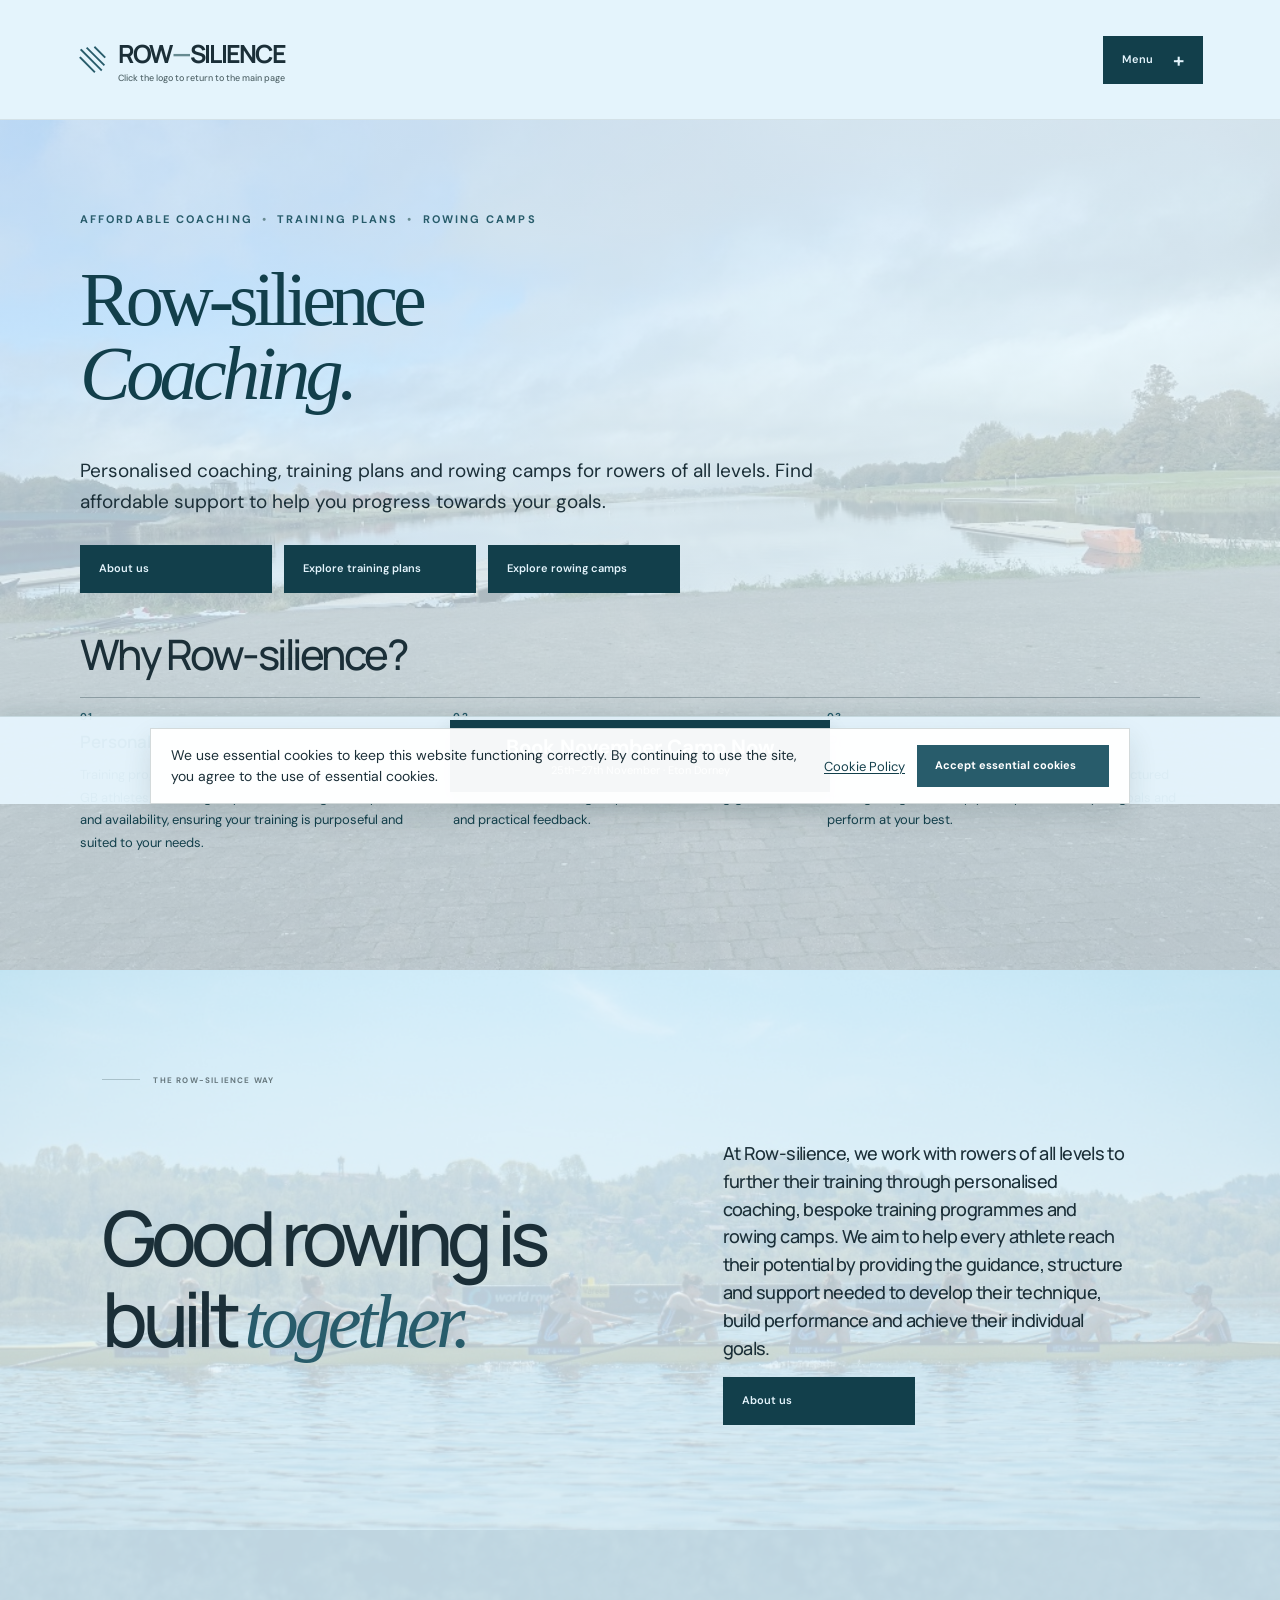
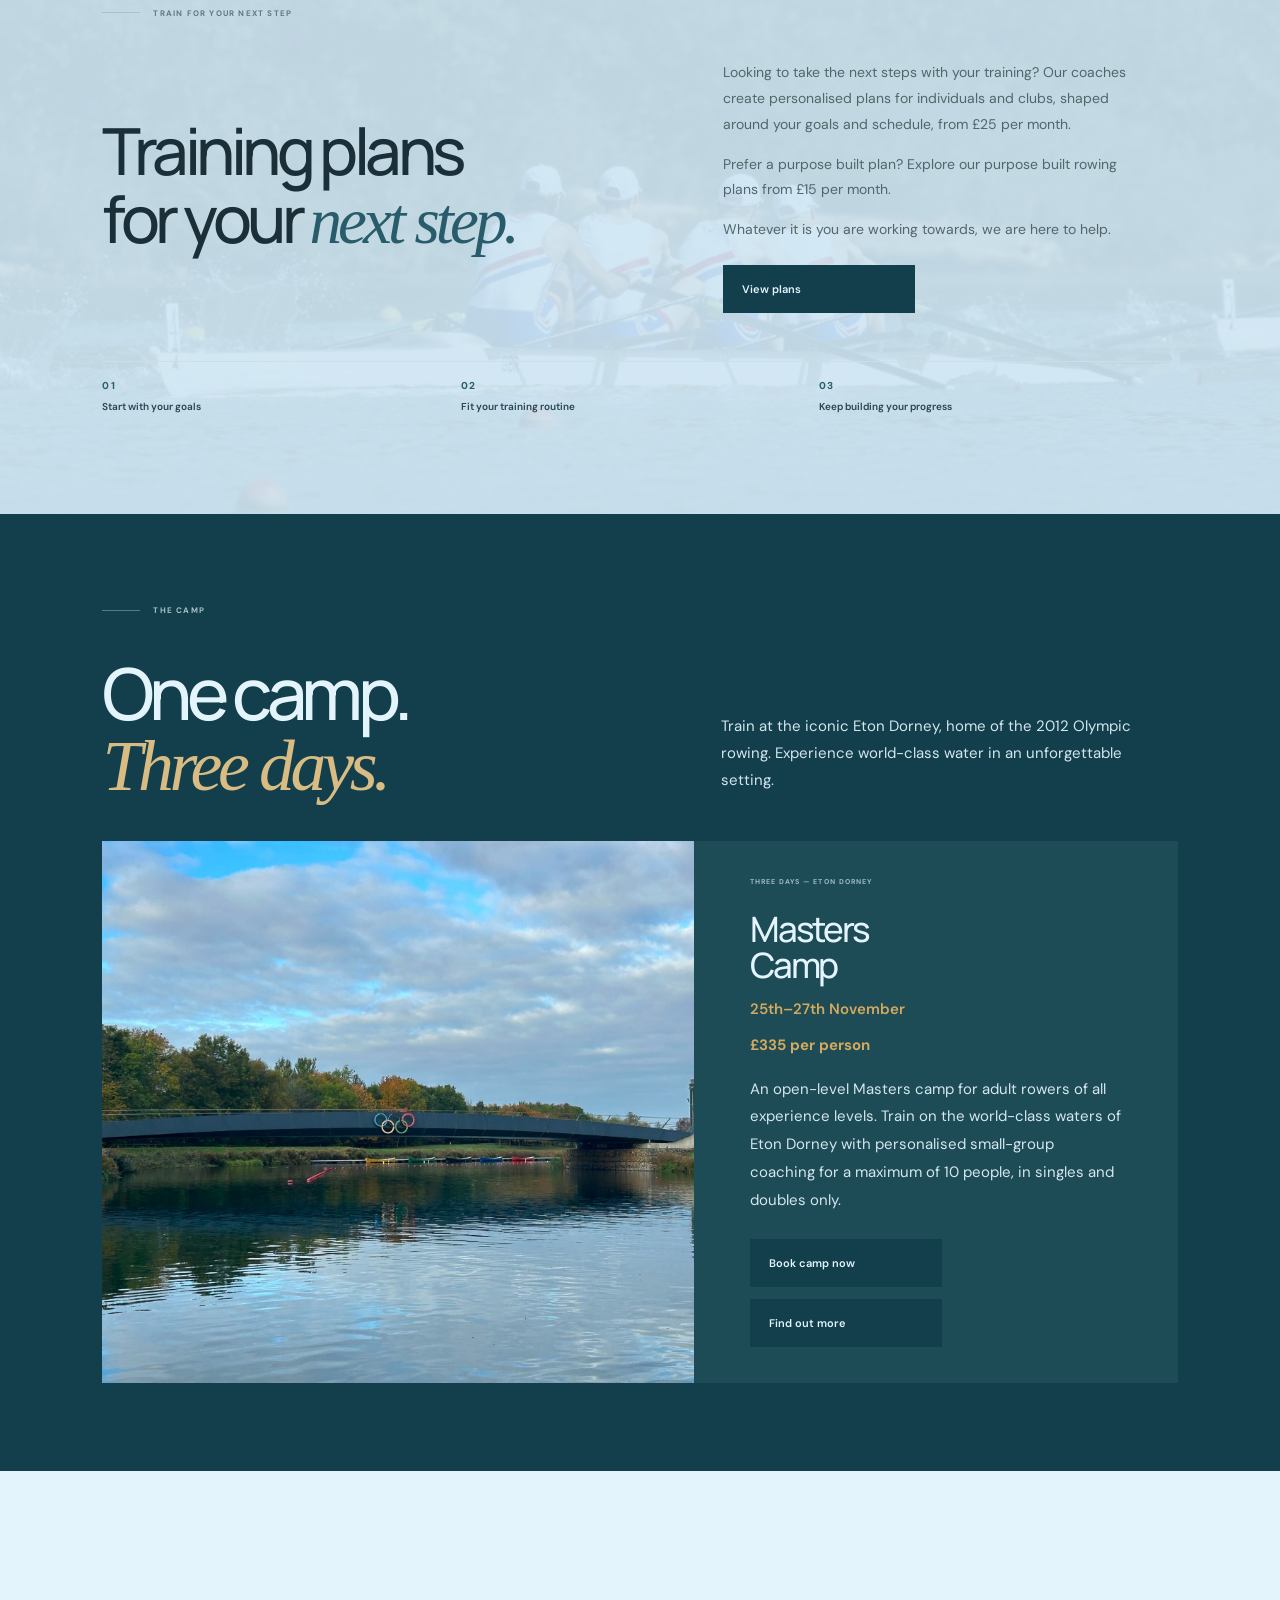
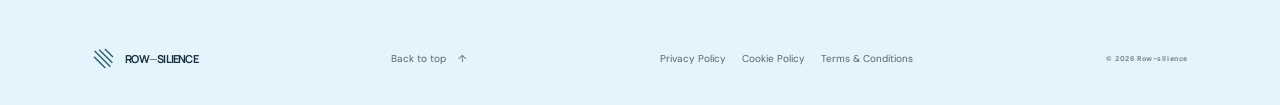
==== commit 2d3195d6: "Add cookie policy footer and essential cookie consent" ====
--- a/index.html
+++ b/index.html
@@ -150,23 +150,34 @@
     <a class="back-to-top" href="#top">Back to top <span aria-hidden="true">↑</span></a>
     <div class="footer-links">
       <a class="privacy-policy-link" href="privacy-policy.html">Privacy Policy</a>
+      <a class="cookie-policy-link" href="cookie-policy.html">Cookie Policy</a>
       <a class="website-terms-link" href="website-terms.html">Terms &amp; Conditions</a>
     </div>
     <span class="copyright">© <span id="year"></span> Row-silience</span>
   </footer>
+
+  <div class="cookie-banner" id="cookie-banner" aria-live="polite">
+    <div class="cookie-banner-inner">
+      <p>We use essential cookies to keep this website functioning correctly. By continuing to use the site, you agree to the use of essential cookies.</p>
+      <div class="cookie-actions">
+        <a href="cookie-policy.html" class="cookie-link">Cookie Policy</a>
+        <button type="button" class="button cookie-accept">Accept essential cookies</button>
+      </div>
+    </div>
+  </div>
 
   <div class="sticky-book-bar home-book-bar">
     <a class="button" href="camp-terms.html">
       <strong>Book November Camp Now</strong>
       <span>25th–27th November · Eton Dorney</span>
     </a>
-    <a class="home-cookie-link" href="cookie-policy.html">Cookie Policy</a>
-    <a class="home-privacy-link" href="privacy-policy.html">Privacy Policy</a>
   </div>
 
   <script>
     const menuToggle = document.querySelector(".menu-toggle");
     const navigation = document.querySelector(".primary-navigation");
+    const cookieBanner = document.querySelector("#cookie-banner");
+    const acceptCookiesButton = document.querySelector(".cookie-accept");
 
     menuToggle.addEventListener("click", () => {
       const isExpanded = menuToggle.getAttribute("aria-expanded") === "true";
@@ -181,6 +192,17 @@
       }
     });
 
+    const hasAcceptedCookies = localStorage.getItem("row-silience-cookie-consent") === "accepted";
+
+    if (!hasAcceptedCookies) {
+      cookieBanner.classList.add("is-visible");
+    }
+
+    acceptCookiesButton.addEventListener("click", () => {
+      localStorage.setItem("row-silience-cookie-consent", "accepted");
+      cookieBanner.classList.remove("is-visible");
+    });
+
     document.querySelector("#year").textContent = new Date().getFullYear();
   </script>
 </body>
--- a/main.css
+++ b/main.css
@@ -1168,53 +1168,44 @@
   position: fixed;
   z-index: 10;
   right: 0;
-  bottom: 0;
+  bottom: 96px;
   left: 0;
   display: flex;
   justify-content: center;
-  padding: 12px 5% calc(12px + env(safe-area-inset-bottom));
-  border-top: 1px solid #c5dbe5;
-  background: rgba(228, 244, 252, .98);
-  box-shadow: 0 -6px 18px rgba(27, 47, 56, .08);
+  align-items: center;
+  padding: 6px 5% 10px;
+  border-top: 1px solid rgba(131, 155, 160, 0.3);
+  background: rgba(228, 244, 252, .96);
+  box-shadow: 0 -8px 16px rgba(12, 58, 55, 0.08);
 }
 
 .sticky-book-bar .button {
-  width: min(100%, 360px);
+  width: min(100%, 300px);
 }
 
 .home-page main {
-  padding-bottom: calc(84px + env(safe-area-inset-bottom));
+  padding-bottom: calc(140px + env(safe-area-inset-bottom));
+}
+
+.home-book-bar {
+  align-items: center;
+  justify-content: center;
+  padding-top: 5px;
+  padding-bottom: calc(10px + env(safe-area-inset-bottom));
 }
 
 .home-book-bar .button {
-  width: min(100%, 520px);
+  width: min(100%, 380px);
   flex-direction: column;
   justify-content: center;
   gap: 4px;
   text-align: center;
-}
-
-.home-book-bar {
-  align-items: center;
-}
-
-.home-book-bar .home-cookie-link,
-.home-book-bar .home-privacy-link {
-  position: absolute;
-  bottom: calc(5px + env(safe-area-inset-bottom));
-  color: var(--deep-green);
-  font-size: 10px;
-  font-weight: 500;
-  text-underline-offset: .2em;
-  white-space: nowrap;
-}
-
-.home-book-bar .home-cookie-link {
-  left: 5%;
-}
-
-.home-book-bar .home-privacy-link {
-  right: 5%;
+  transform: translateY(-2px);
+  box-shadow: 0 10px 18px rgba(12, 58, 55, 0.18);
+}
+
+.home-book-bar .button strong {
+  font-size: clamp(16px, 1.6vw, 22px);
 }
 
 .home-book-bar .button span {
@@ -1635,6 +1626,7 @@
 }
 
 .privacy-policy-link,
+.cookie-policy-link,
 .website-terms-link {
   color: #52666b;
   font-size: 10px;
@@ -1648,6 +1640,63 @@
   color: #71838a;
   font-size: 7px;
   letter-spacing: .08em;
+}
+
+.cookie-banner {
+  position: fixed;
+  right: 0;
+  bottom: 84px;
+  left: 0;
+  z-index: 20;
+  display: none;
+  padding: 0 5% 12px;
+}
+
+.cookie-banner.is-visible {
+  display: block;
+}
+
+.cookie-banner-inner {
+  display: flex;
+  align-items: center;
+  justify-content: space-between;
+  gap: 20px;
+  max-width: 980px;
+  margin: 0 auto;
+  padding: 16px 20px;
+  border: 1px solid rgba(18, 54, 58, 0.18);
+  background: rgba(255, 255, 255, 0.96);
+  box-shadow: 0 12px 28px rgba(22, 48, 53, 0.12);
+}
+
+.cookie-banner p {
+  margin: 0;
+  color: var(--ink);
+  font-size: 14px;
+  line-height: 1.5;
+}
+
+.cookie-actions {
+  display: flex;
+  align-items: center;
+  gap: 12px;
+  flex-shrink: 0;
+}
+
+.cookie-link {
+  color: var(--deep-green);
+  font-size: 13px;
+  text-decoration: underline;
+  text-underline-offset: .18em;
+}
+
+.cookie-accept {
+  min-height: 42px;
+  padding: 0 18px;
+  border: none;
+  background: var(--forest);
+  color: #fff;
+  font-weight: 700;
 }
 
 @media (min-width: 1500px) {
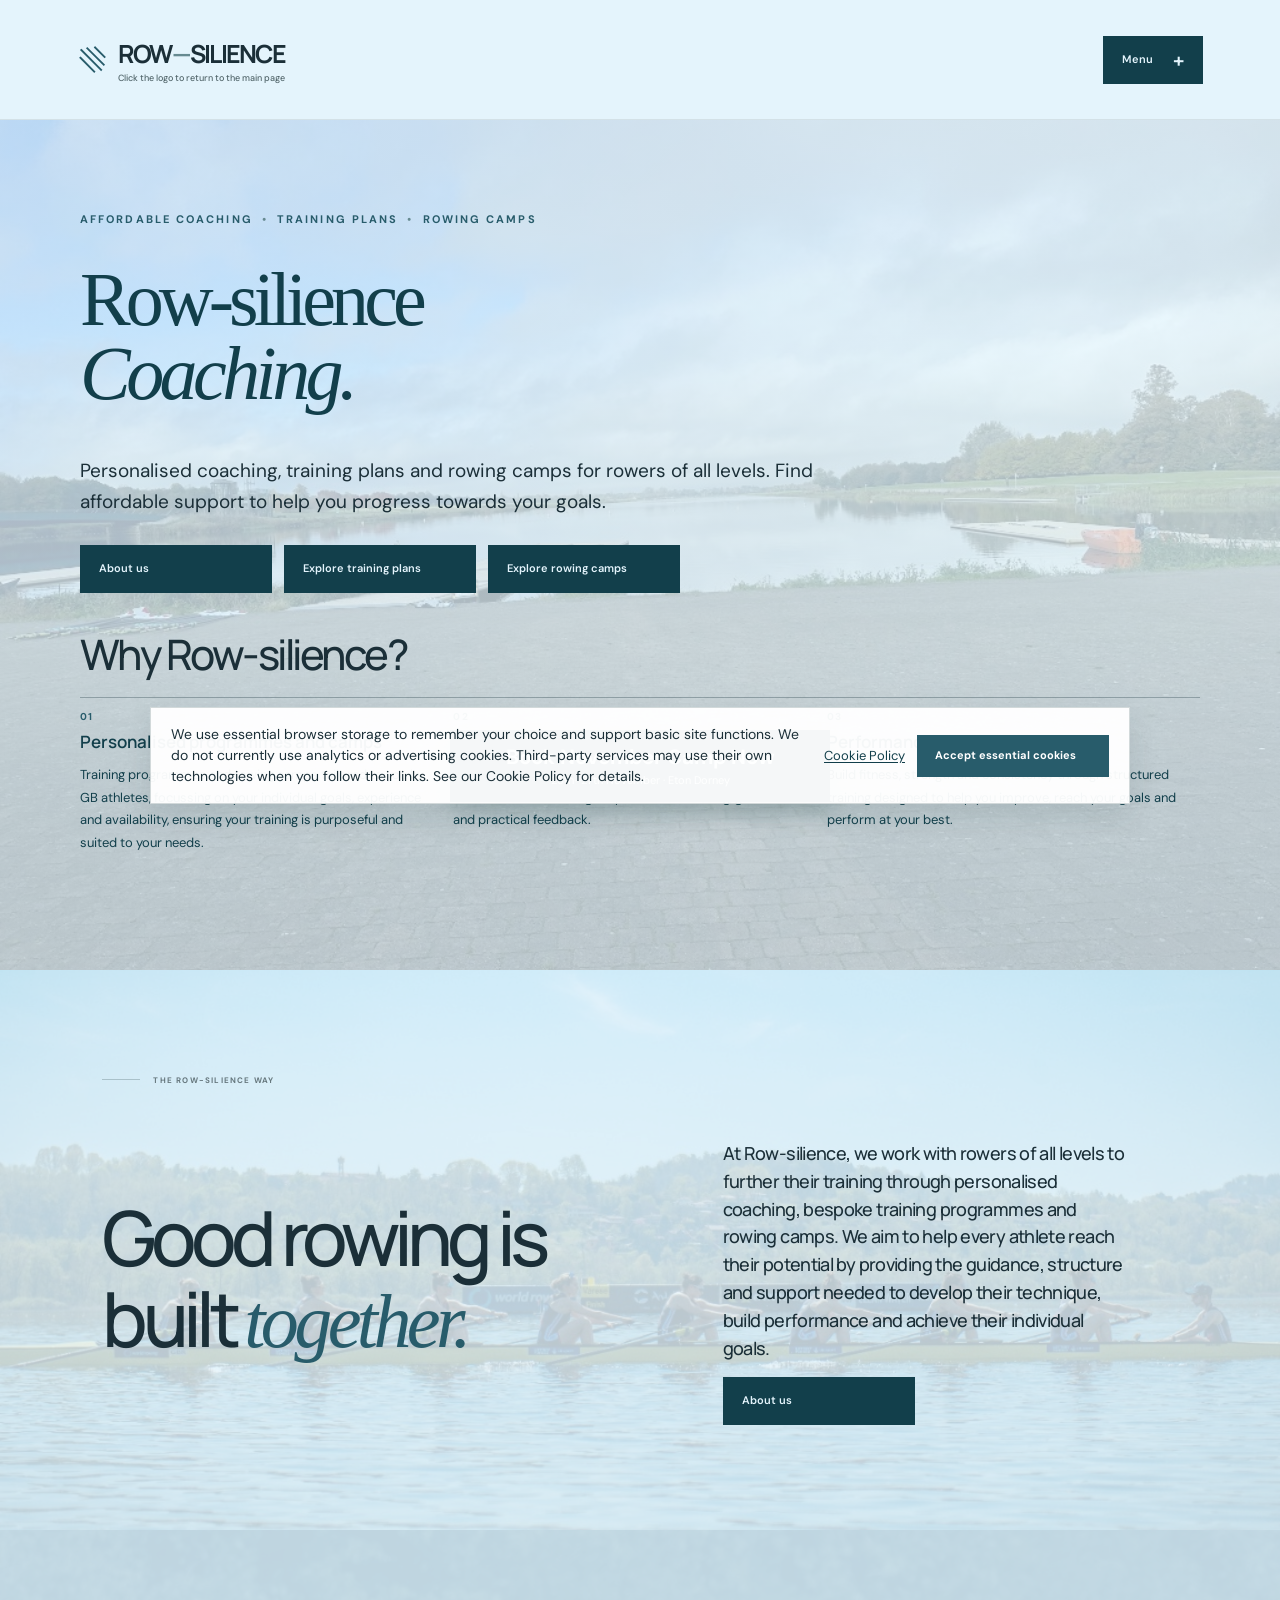
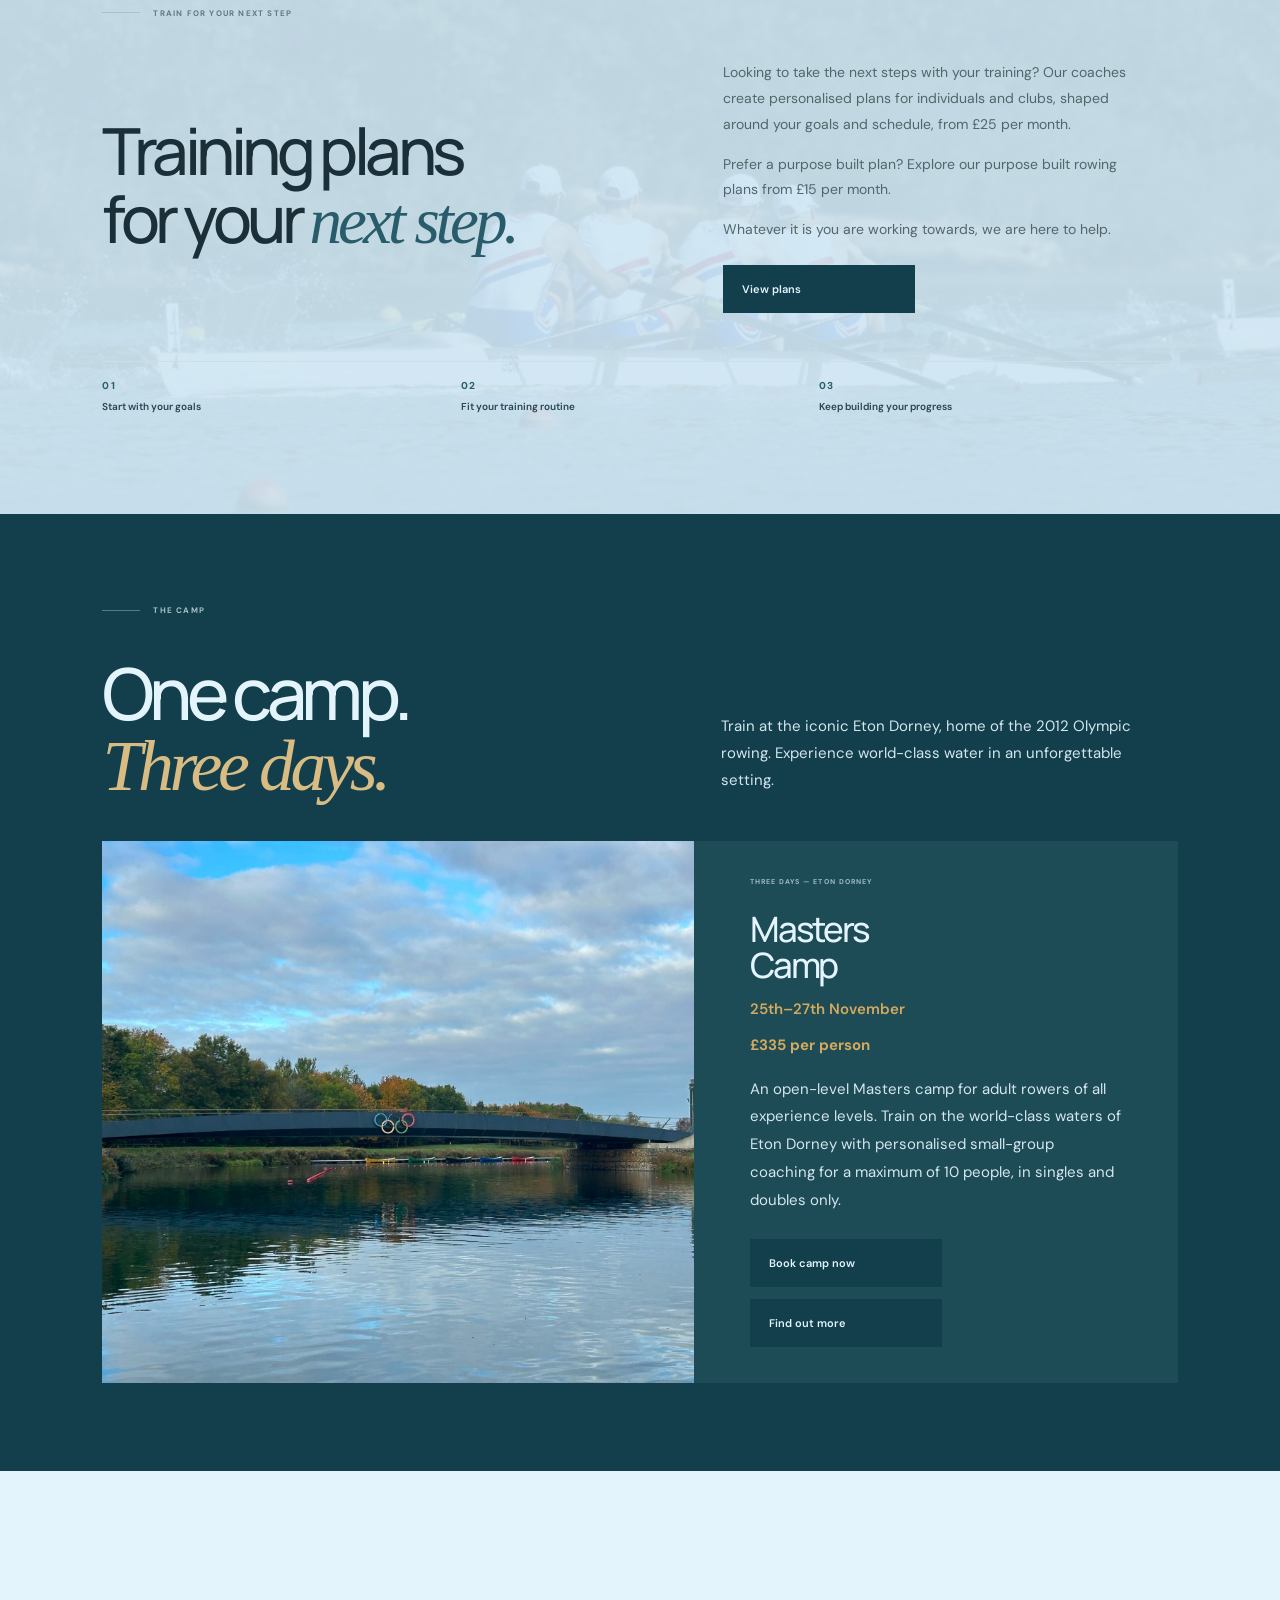
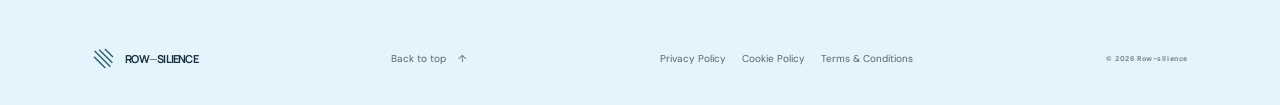
==== commit 83db60fd: "Improve mobile cookie notice and booking CTA" ====
--- a/index.html
+++ b/index.html
@@ -158,7 +158,7 @@
 
   <div class="cookie-banner" id="cookie-banner" aria-live="polite">
     <div class="cookie-banner-inner">
-      <p>We use essential cookies to keep this website functioning correctly. By continuing to use the site, you agree to the use of essential cookies.</p>
+      <p>We use essential browser storage to remember your choice and support basic site functions. We do not currently use analytics or advertising cookies. Third-party services may use their own technologies when you follow their links. See our Cookie Policy for details.</p>
       <div class="cookie-actions">
         <a href="cookie-policy.html" class="cookie-link">Cookie Policy</a>
         <button type="button" class="button cookie-accept">Accept essential cookies</button>
--- a/main.css
+++ b/main.css
@@ -1190,12 +1190,16 @@
 .home-book-bar {
   align-items: center;
   justify-content: center;
-  padding-top: 5px;
-  padding-bottom: calc(10px + env(safe-area-inset-bottom));
+  padding: 0;
+  border: 0;
+  background: transparent;
+  box-shadow: none;
+  pointer-events: none;
 }
 
 .home-book-bar .button {
   width: min(100%, 380px);
+  pointer-events: auto;
   flex-direction: column;
   justify-content: center;
   gap: 4px;
@@ -2007,8 +2011,7 @@
 
   .home-book-bar {
     flex-direction: column;
-    padding-top: 9px;
-    padding-bottom: calc(30px + env(safe-area-inset-bottom));
+    padding: 0;
   }
 
   .home-book-bar .button {
@@ -2018,6 +2021,84 @@
   .home-book-bar .home-cookie-link,
   .home-book-bar .home-privacy-link {
     font-size: 9px;
+  }
+
+  .cookie-policy-page .camp-terms-content {
+    width: 90%;
+    padding-top: 40px;
+    padding-bottom: 30px;
+  }
+
+  .cookie-policy-page .camp-terms-content h1 {
+    margin-top: 30px;
+    margin-bottom: 12px;
+    font-size: clamp(40px, 11vw, 48px);
+  }
+
+  .cookie-policy-page .camp-terms-content .terms-updated {
+    margin-bottom: 24px;
+    font-size: 12px;
+  }
+
+  .cookie-policy-page .camp-terms-content > p,
+  .cookie-policy-page .camp-terms-content section > p,
+  .cookie-policy-page .camp-terms-content li,
+  .cookie-policy-page .camp-terms-content address {
+    font-size: 14px;
+    line-height: 1.7;
+    overflow-wrap: anywhere;
+  }
+
+  .cookie-policy-page .camp-terms-content section {
+    margin-top: 27px;
+  }
+
+  .cookie-policy-page .camp-terms-content section h2 {
+    margin-bottom: 10px;
+    font-size: 20px;
+  }
+
+  .cookie-policy-page .site-footer {
+    grid-template-columns: 1fr auto;
+    row-gap: 14px;
+  }
+
+  .cookie-policy-page .footer-links {
+    grid-column: 1 / -1;
+    grid-row: 2;
+    flex-wrap: wrap;
+  }
+
+  .cookie-policy-page .copyright {
+    grid-column: 2;
+    grid-row: 3;
+  }
+
+  .cookie-banner {
+    bottom: calc(96px + env(safe-area-inset-bottom));
+    padding: 0 4% 10px;
+  }
+
+  .cookie-banner-inner {
+    align-items: stretch;
+    flex-direction: column;
+    gap: 12px;
+    padding: 14px;
+  }
+
+  .cookie-banner p {
+    font-size: 13px;
+  }
+
+  .cookie-actions {
+    justify-content: space-between;
+    gap: 10px;
+  }
+
+  .cookie-accept {
+    flex: 1;
+    min-height: 46px;
+    padding: 0 12px;
   }
 
   .terms-agreement-bar form {
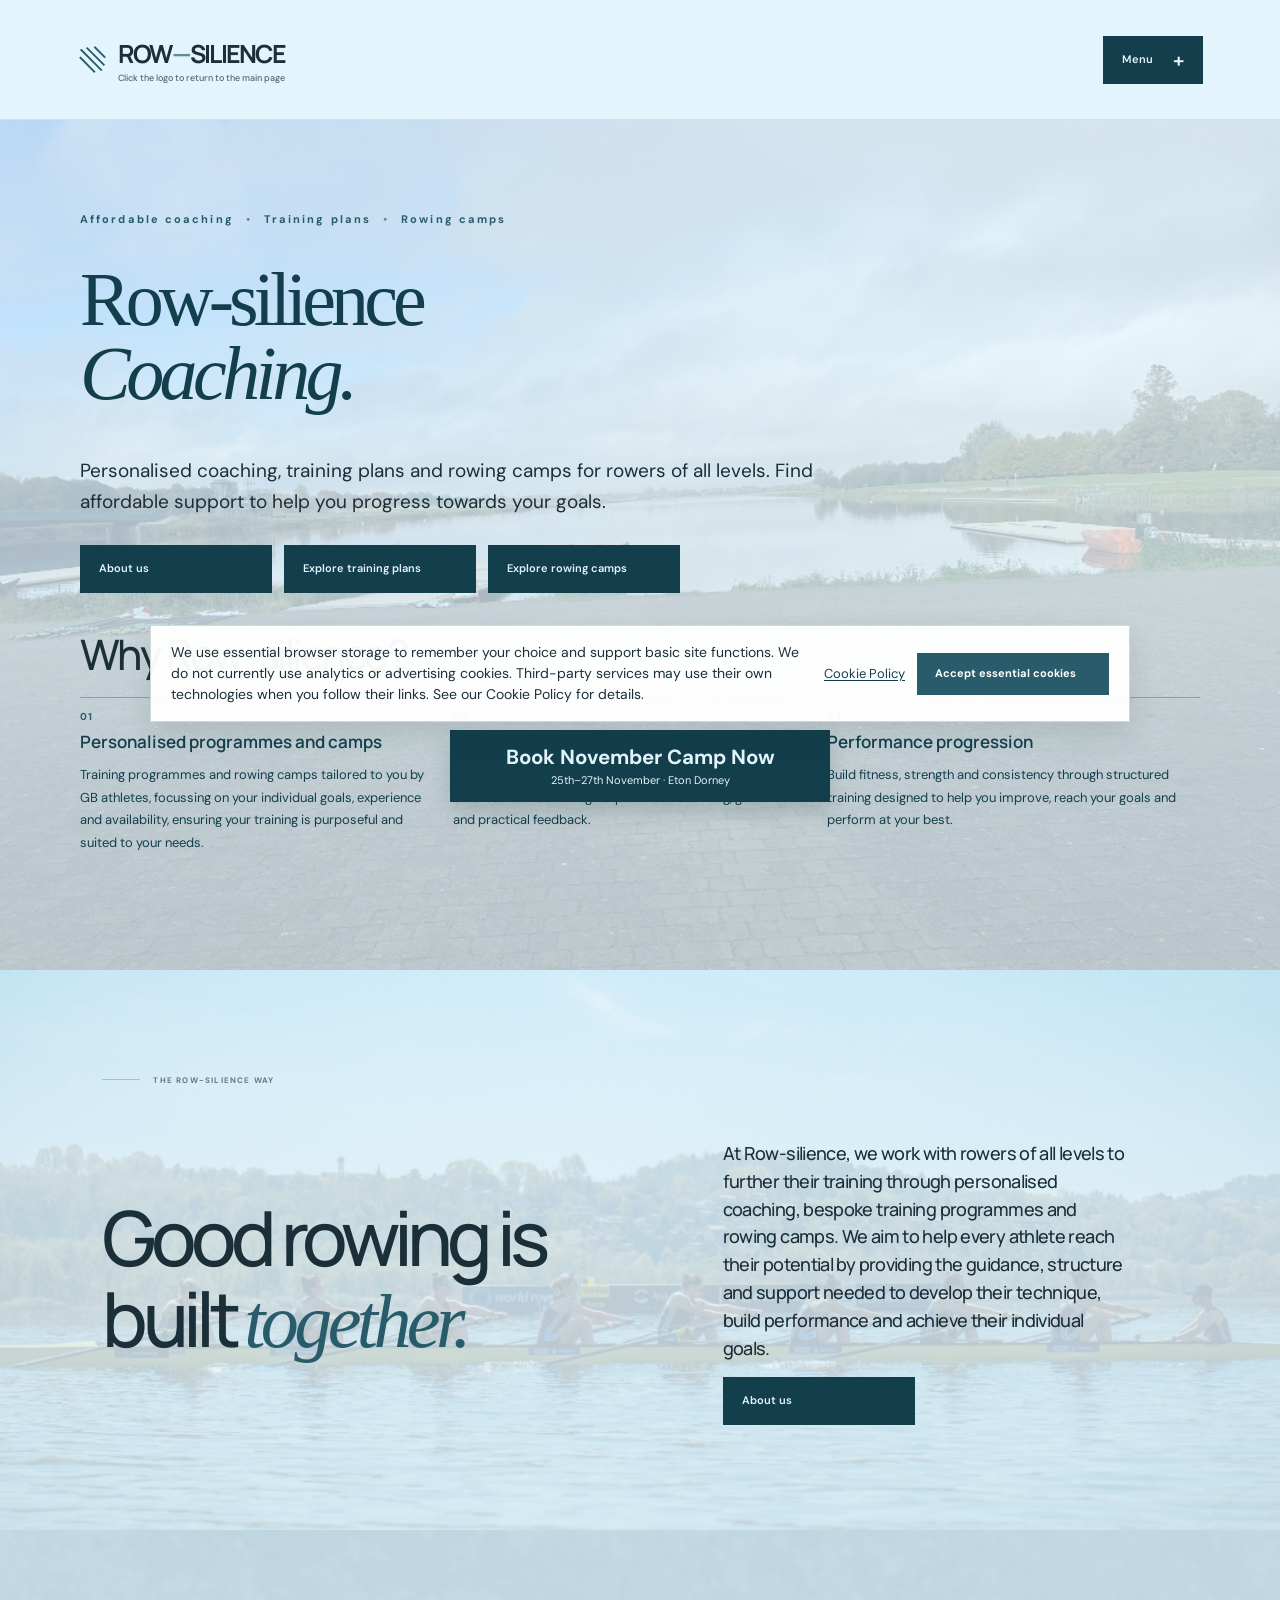
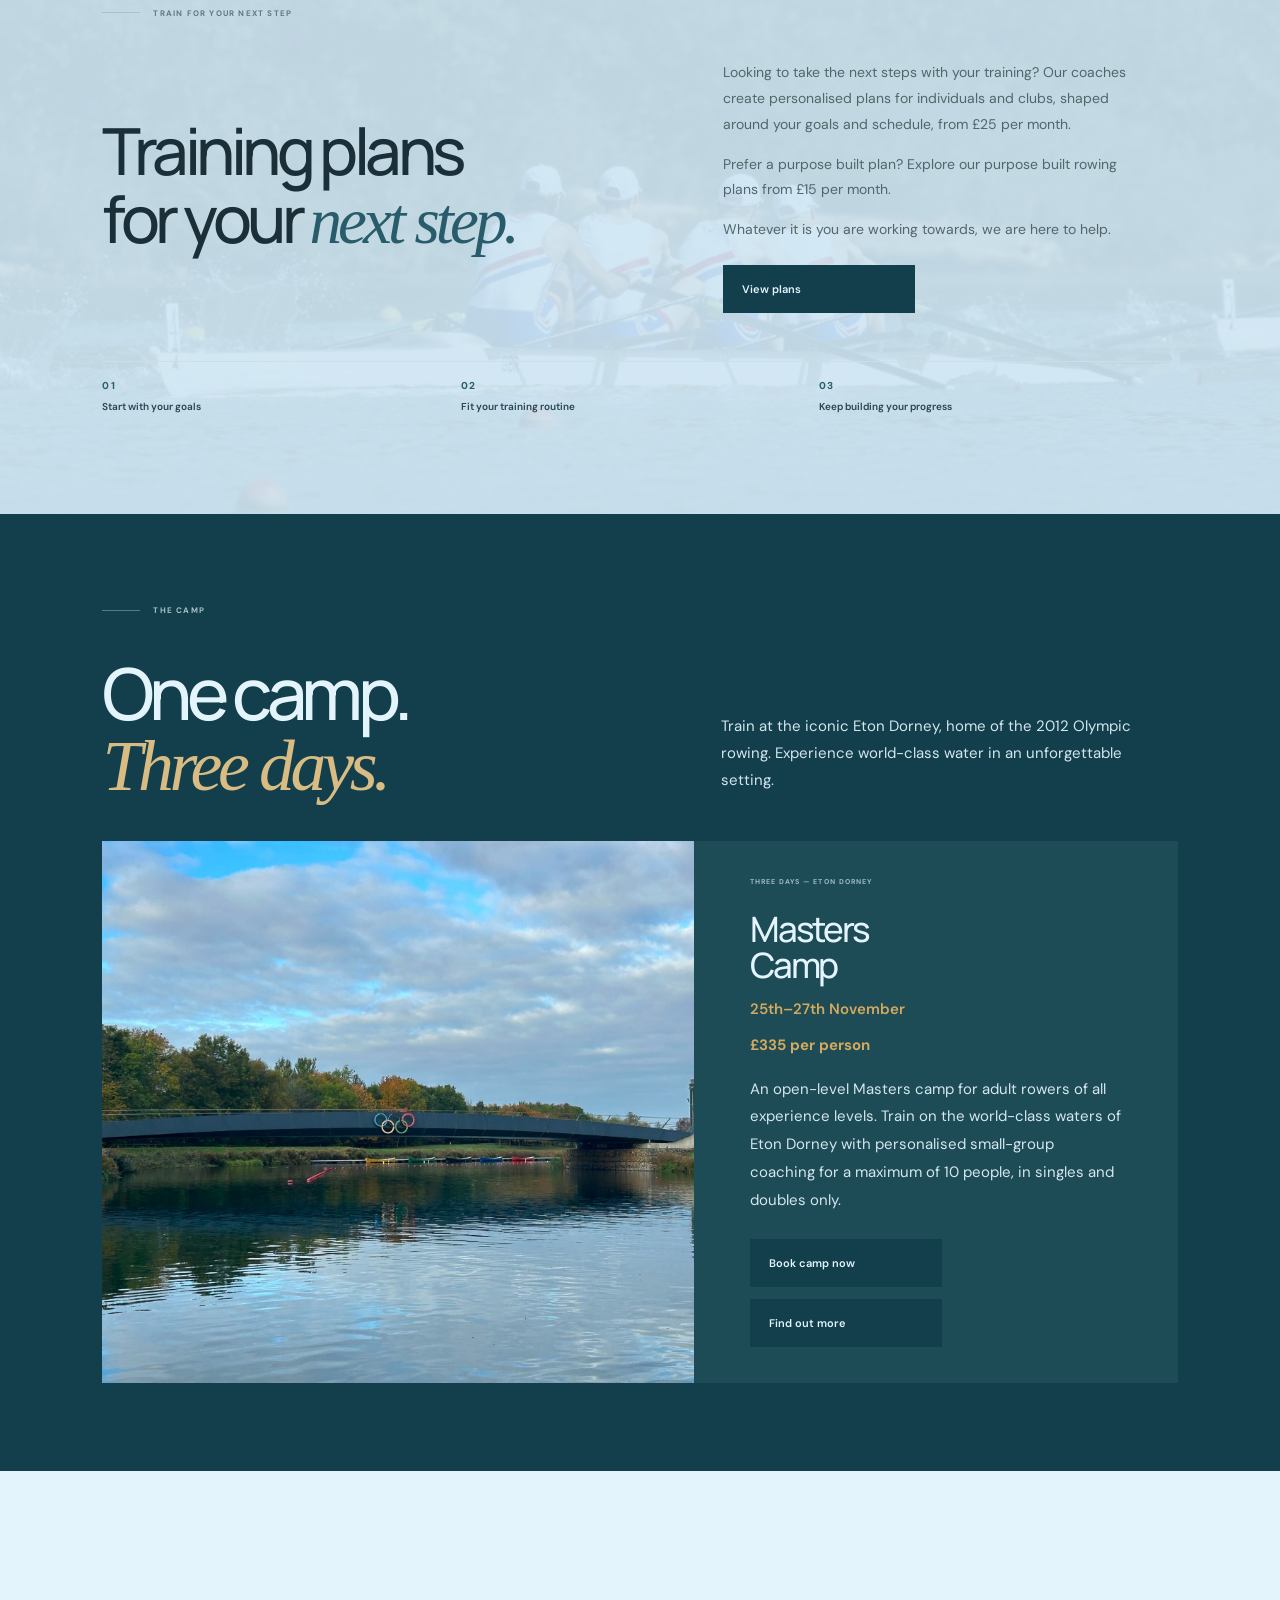
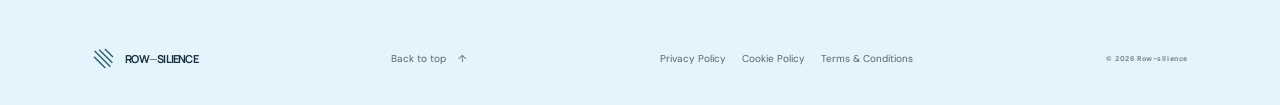
==== commit ea6590a8: "Clarify homepage service labels on mobile" ====
--- a/index.html
+++ b/index.html
@@ -41,7 +41,7 @@
     <section class="hero" aria-labelledby="hero-heading">
       <img class="hero-background" src="Dorney1.JPG" alt="" aria-hidden="true">
       <div class="hero-content">
-        <p class="hero-eyebrow">AFFORDABLE COACHING <span aria-hidden="true">•</span> TRAINING PLANS <span aria-hidden="true">•</span> ROWING CAMPS</p>
+        <p class="hero-eyebrow"><span>Affordable coaching</span><span>Training plans</span><span>Rowing camps</span></p>
         <h1 id="hero-heading">Row-silience<br><em>Coaching.</em></h1>
         <p class="hero-copy">Personalised coaching, training plans and rowing camps for rowers of all levels. Find affordable support to help you progress towards your goals.</p>
         <div class="hero-actions">
--- a/main.css
+++ b/main.css
@@ -214,6 +214,9 @@
 }
 
 .hero-eyebrow {
+  display: flex;
+  flex-wrap: wrap;
+  gap: 6px 12px;
   margin: 0 0 36px;
   color: var(--forest);
   font-size: 11px;
@@ -222,8 +225,13 @@
 }
 
 .hero-eyebrow span {
-  margin: 0 4px;
+  white-space: nowrap;
+}
+
+.hero-eyebrow span + span::before {
+  margin-right: 12px;
   color: var(--moss);
+  content: "•";
 }
 
 h1,
@@ -1649,7 +1657,7 @@
 .cookie-banner {
   position: fixed;
   right: 0;
-  bottom: 84px;
+  bottom: calc(166px + env(safe-area-inset-bottom));
   left: 0;
   z-index: 20;
   display: none;
@@ -1894,8 +1902,15 @@
   }
 
   .hero-eyebrow {
+    flex-direction: column;
+    align-items: flex-start;
+    gap: 6px;
     margin-bottom: 27px;
     font-size: 9px;
+  }
+
+  .hero-eyebrow span + span::before {
+    margin: 0 8px 0 0;
   }
 
   .hero-copy {
@@ -2075,7 +2090,7 @@
   }
 
   .cookie-banner {
-    bottom: calc(96px + env(safe-area-inset-bottom));
+    bottom: calc(166px + env(safe-area-inset-bottom));
     padding: 0 4% 10px;
   }
 
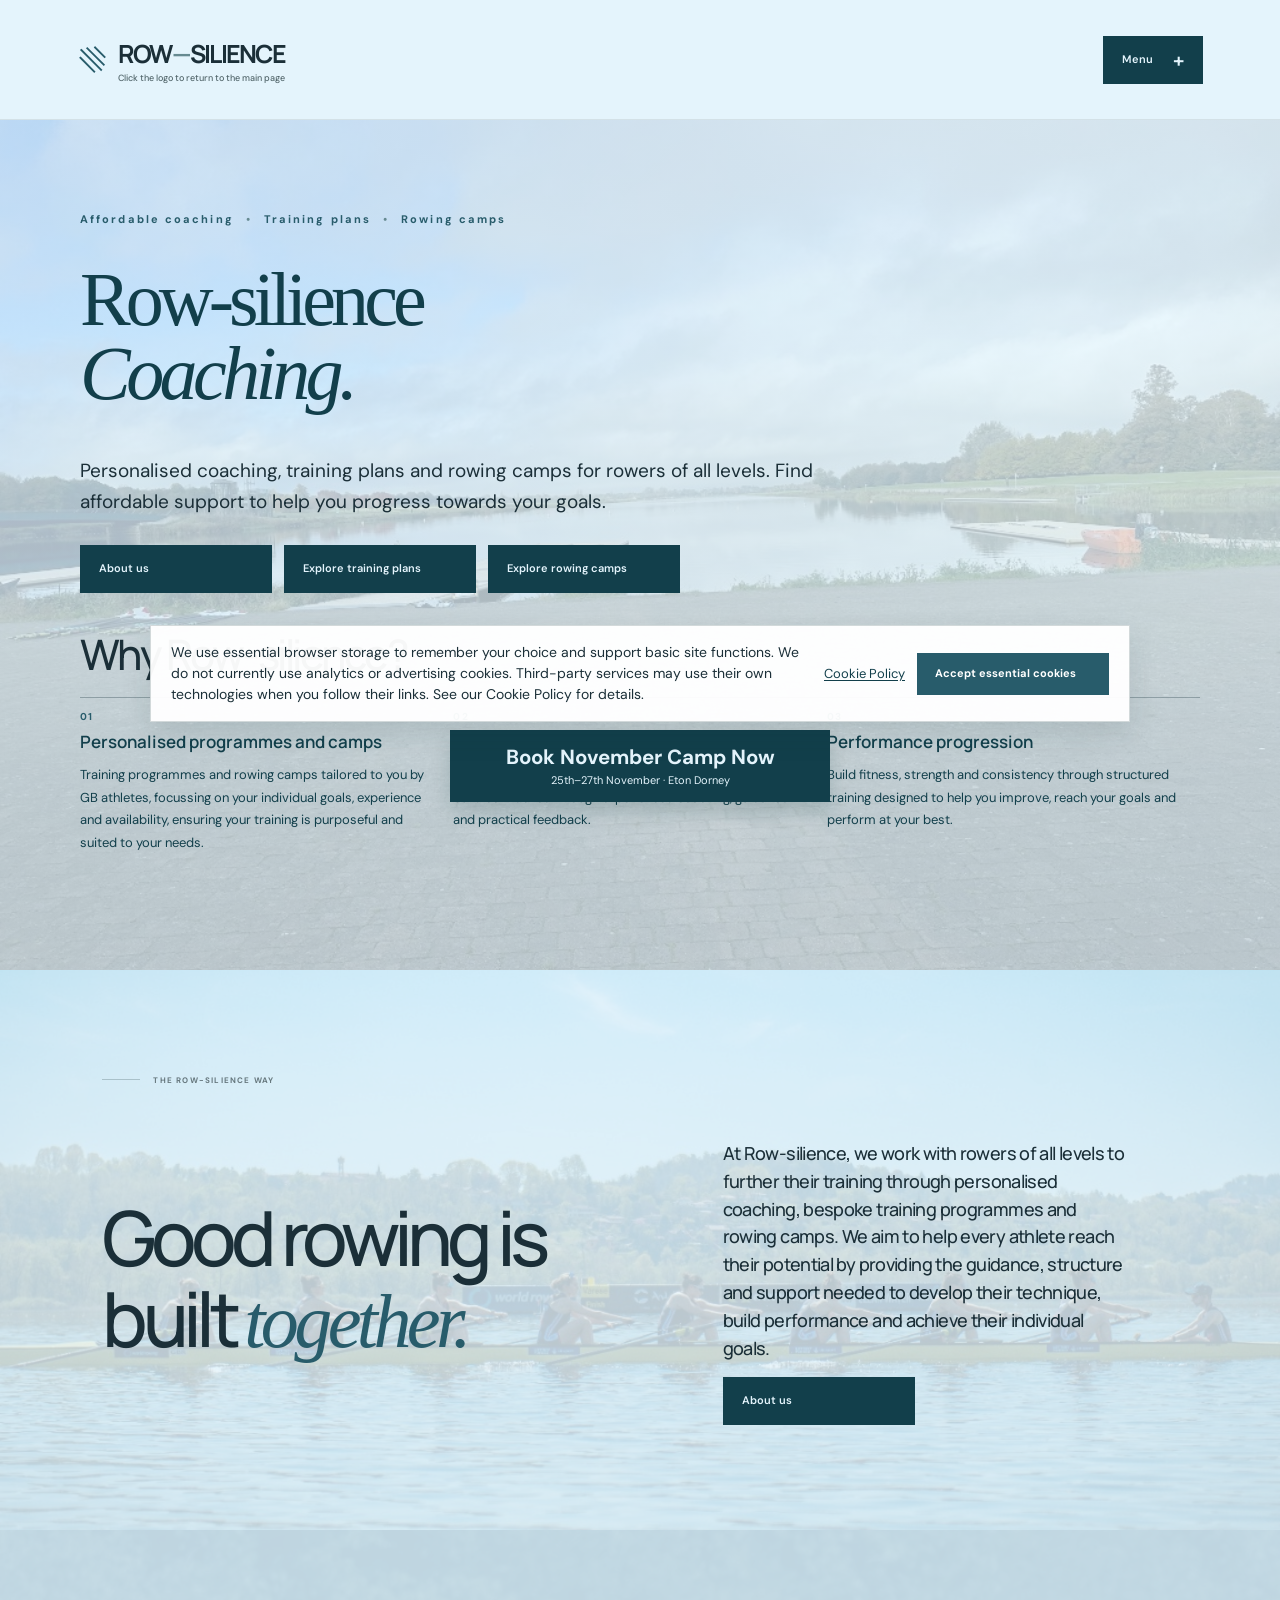
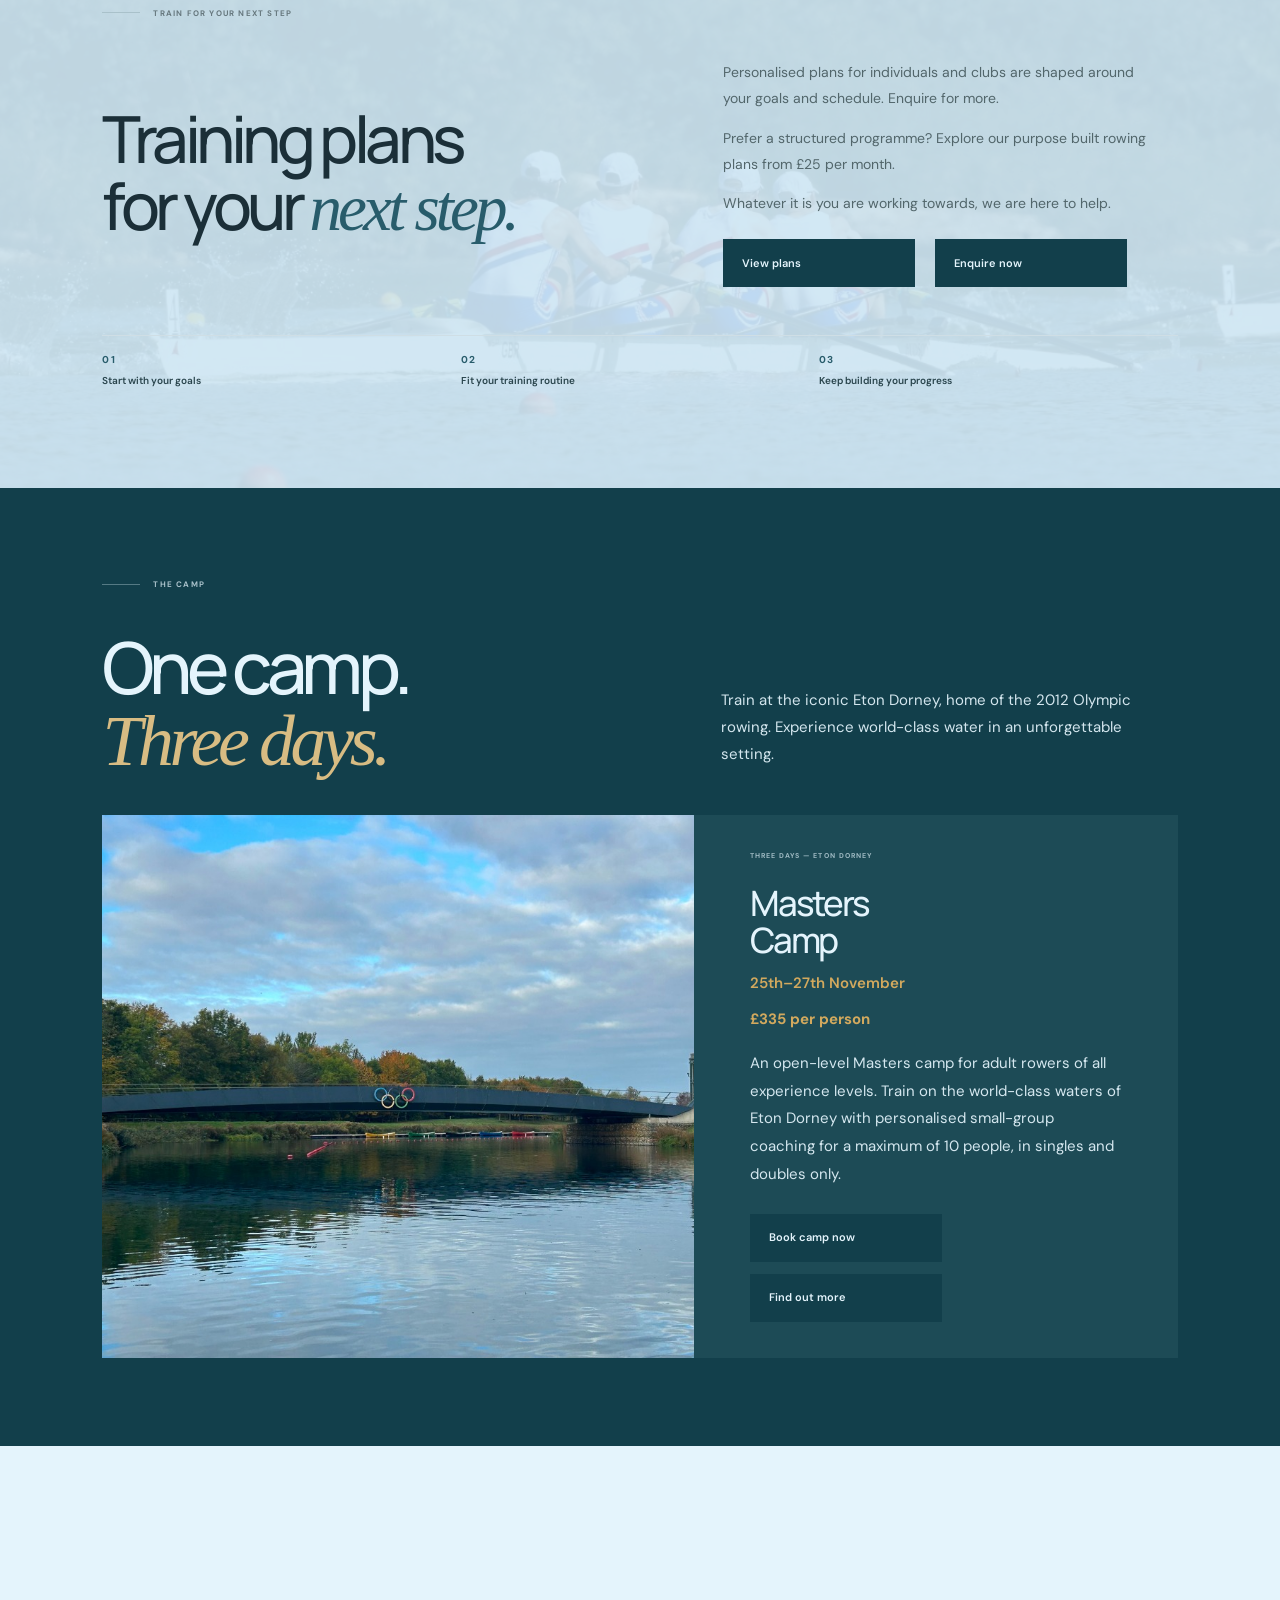
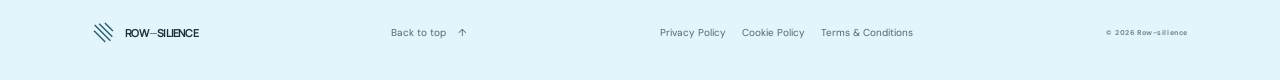
==== commit a8924bcf: "Update training plan pricing and enquiry copy" ====
--- a/index.html
+++ b/index.html
@@ -92,11 +92,12 @@
             <h2>Training plans<br>for your <em>next step.</em></h2>
           </div>
           <div class="training-copy">
-            <p>Looking to take the next steps with your training? Our coaches create personalised plans for individuals and clubs, shaped around your goals and schedule, from £25 per month.</p>
-            <p>Prefer a purpose built plan? Explore our purpose built rowing plans from £15 per month.</p>
+            <p>Personalised plans for individuals and clubs are shaped around your goals and schedule. Enquire for more.</p>
+            <p>Prefer a structured programme? Explore our purpose built rowing plans from £25 per month.</p>
             <p>Whatever it is you are working towards, we are here to help.</p>
             <div class="training-actions">
               <a class="button training-cta" href="plans.html">View plans</a>
+              <a class="button training-cta" href="https://tally.so/r/LDDMo1" target="_blank" rel="noopener noreferrer">Enquire now</a>
             </div>
           </div>
         </div>
@@ -127,7 +128,7 @@
               <p class="camp-price">£335 per person</p>
               <p>An open-level Masters camp for adult rowers of all experience levels. Train on the world-class waters of Eton Dorney with personalised small-group coaching for a maximum of 10 people, in singles and doubles only.</p>
               <div class="camp-card-actions">
-                <a class="button" href="camp-terms.html">Book camp now</a>
+                <a class="button" href="https://tally.so/r/J1dreY" target="_blank" rel="noopener noreferrer">Book camp now</a>
                 <a class="button" href="camp-details.html#coaching">Find out more</a>
               </div>
             </div>
@@ -167,7 +168,7 @@
   </div>
 
   <div class="sticky-book-bar home-book-bar">
-    <a class="button" href="camp-terms.html">
+    <a class="button" href="https://tally.so/r/J1dreY" target="_blank" rel="noopener noreferrer">
       <strong>Book November Camp Now</strong>
       <span>25th–27th November · Eton Dorney</span>
     </a>
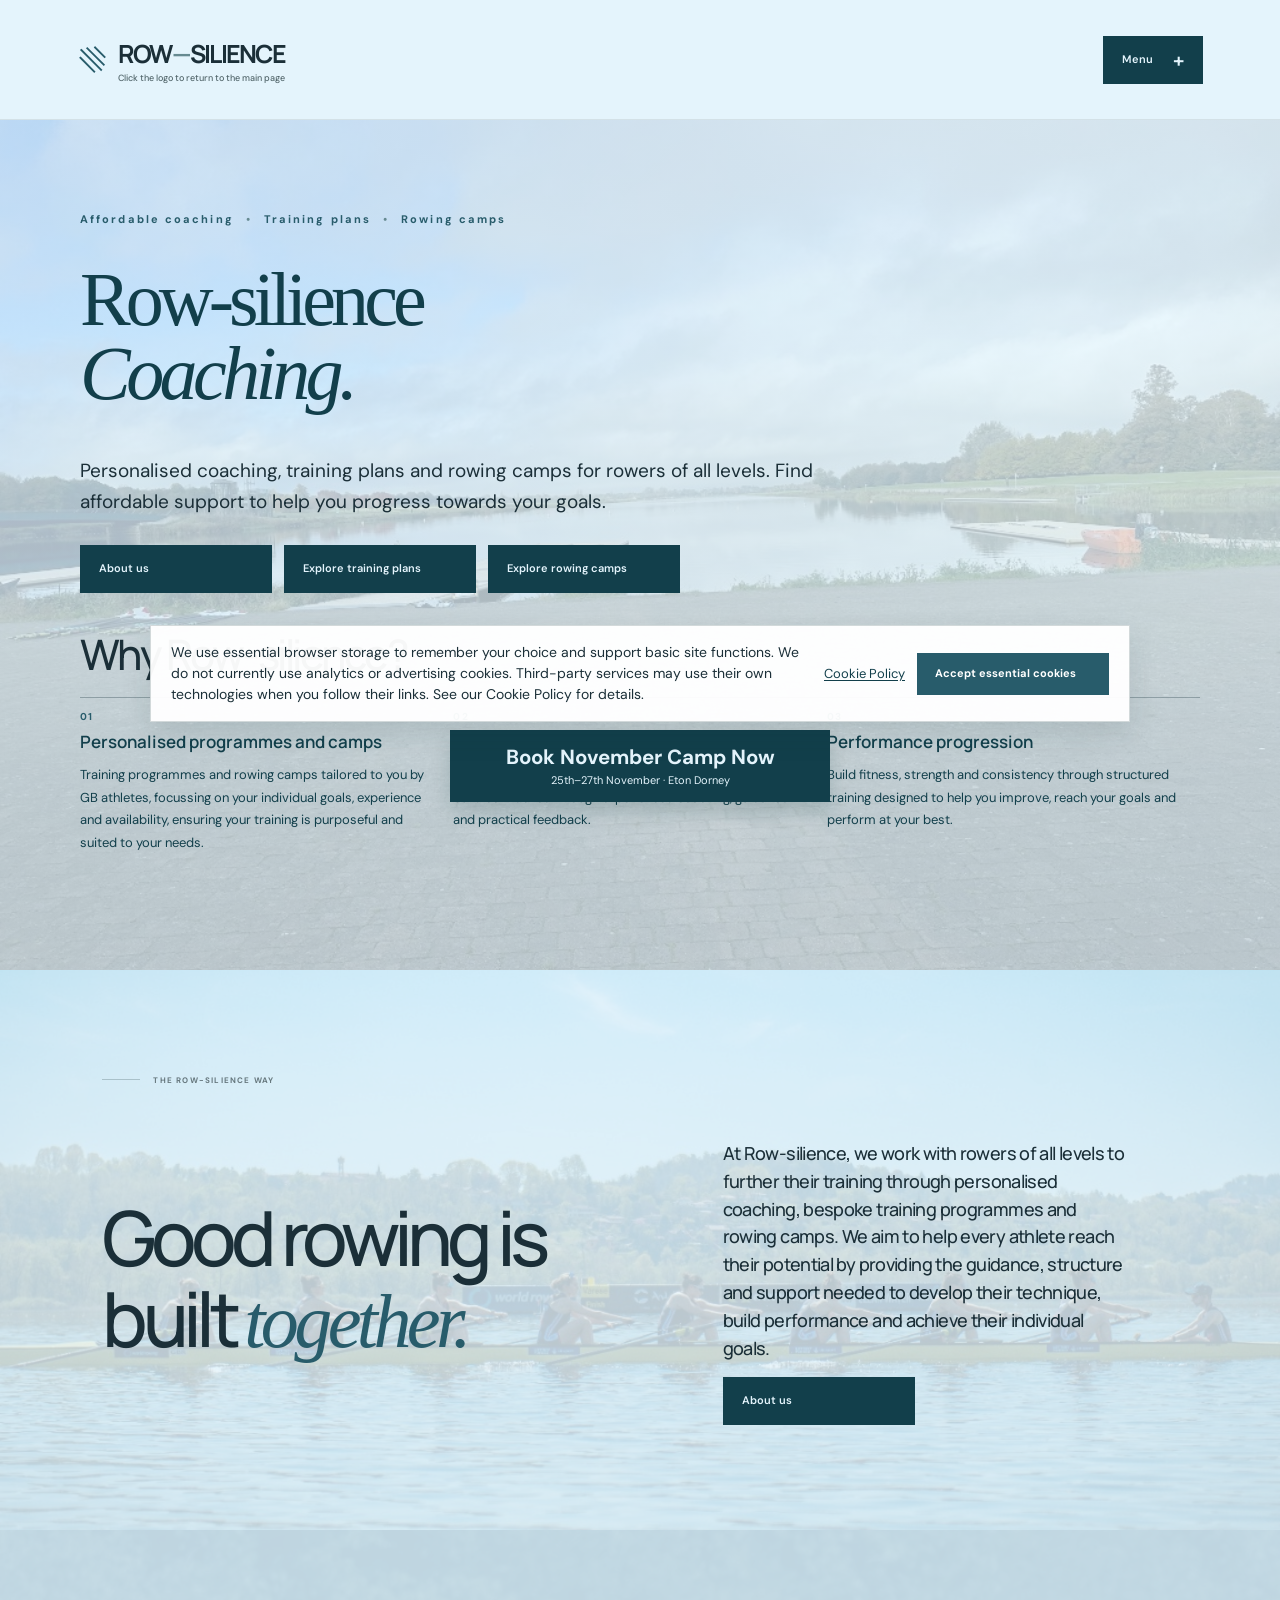
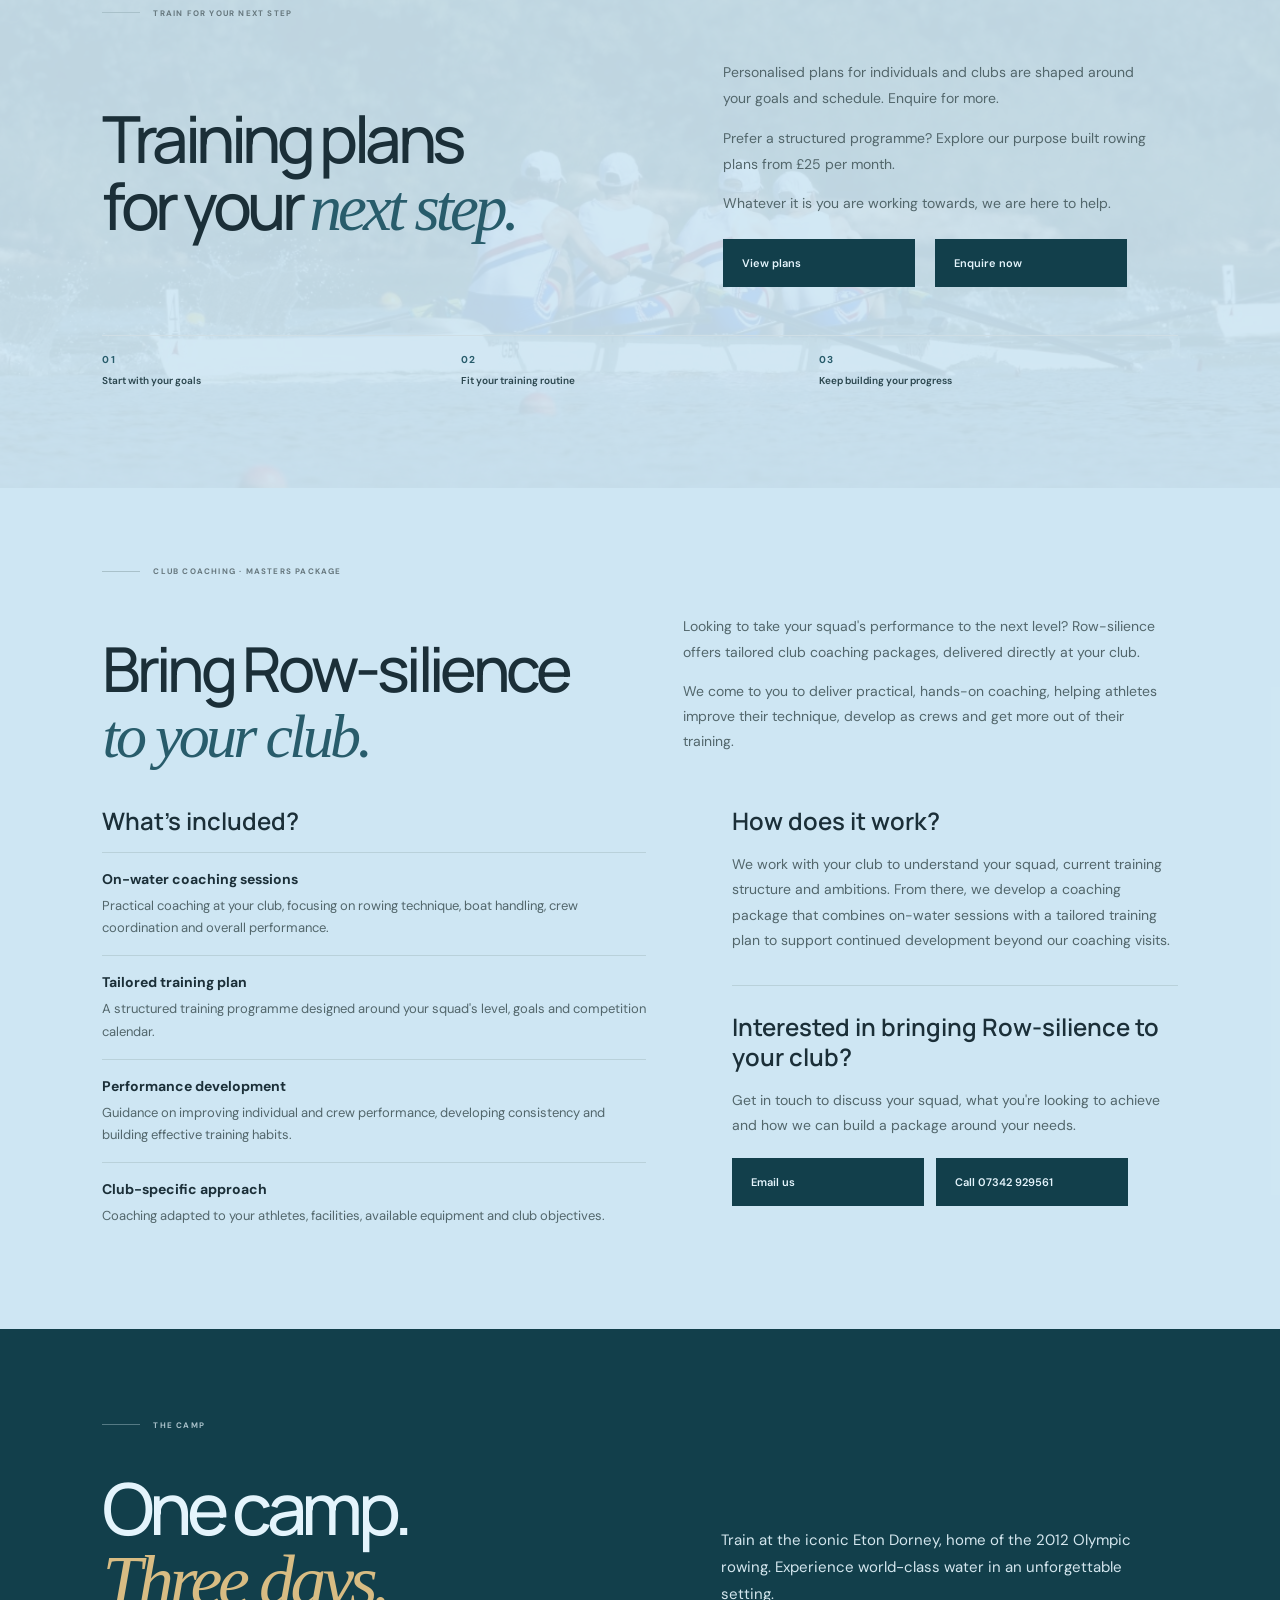
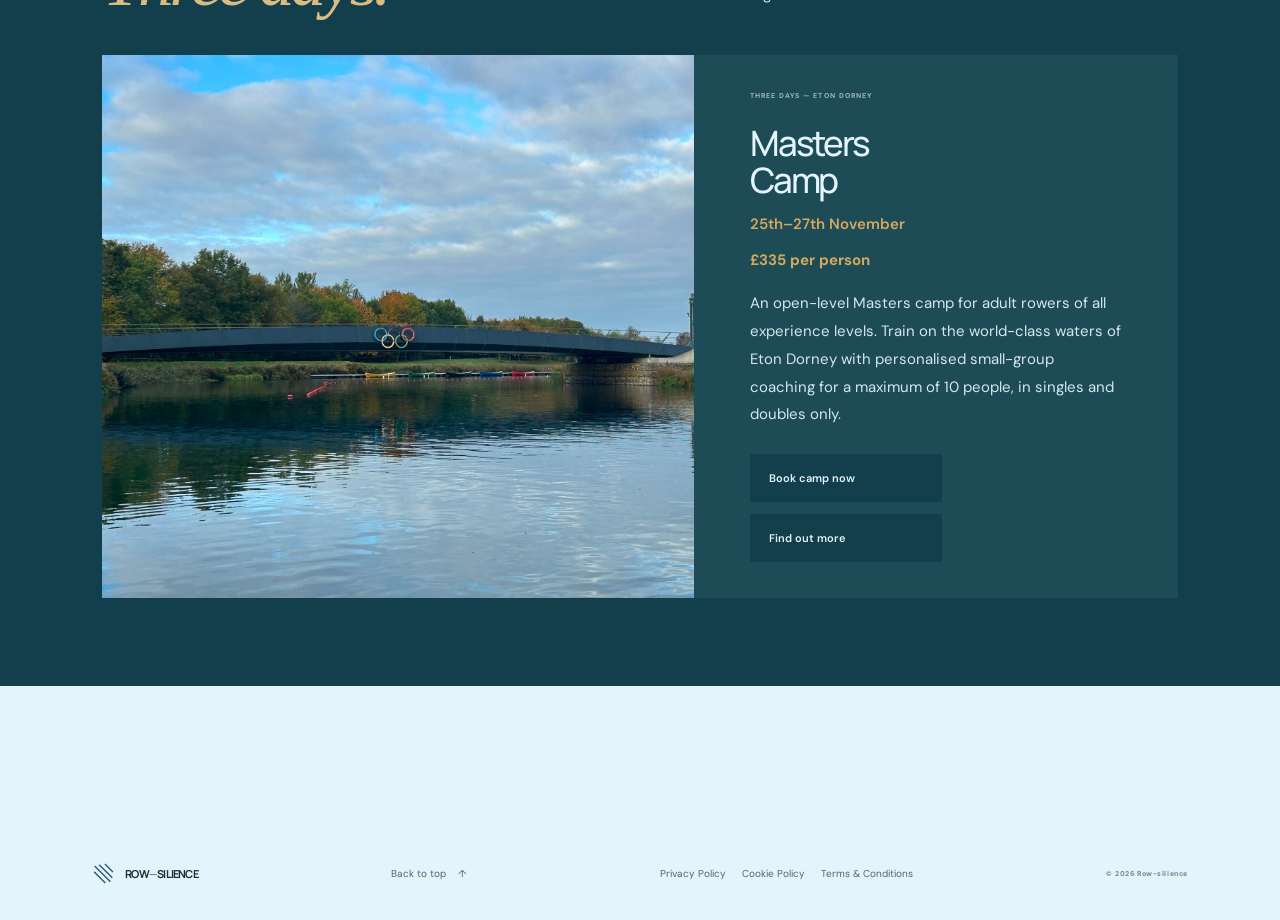
==== commit 101f6072: "Move club coaching section to homepage" ====
--- a/index.html
+++ b/index.html
@@ -109,6 +109,56 @@
       </div>
     </section>
 
+    <section class="training-section club-coaching-section" aria-labelledby="club-coaching-title">
+      <div class="section-wrap">
+        <div class="section-kicker"><span class="kicker-line"></span><span>CLUB COACHING · MASTERS PACKAGE</span></div>
+        <div class="club-coaching-intro">
+          <h2 id="club-coaching-title">Bring Row-silience<br><em>to your club.</em></h2>
+          <div>
+            <p>Looking to take your squad's performance to the next level? Row-silience offers tailored club coaching packages, delivered directly at your club.</p>
+            <p>We come to you to deliver practical, hands-on coaching, helping athletes improve their technique, develop as crews and get more out of their training.</p>
+          </div>
+        </div>
+        <div class="club-coaching-content">
+          <section aria-labelledby="club-coaching-included">
+            <h3 id="club-coaching-included">What's included?</h3>
+            <ul class="club-coaching-list">
+              <li>
+                <strong>On-water coaching sessions</strong>
+                <p>Practical coaching at your club, focusing on rowing technique, boat handling, crew coordination and overall performance.</p>
+              </li>
+              <li>
+                <strong>Tailored training plan</strong>
+                <p>A structured training programme designed around your squad's level, goals and competition calendar.</p>
+              </li>
+              <li>
+                <strong>Performance development</strong>
+                <p>Guidance on improving individual and crew performance, developing consistency and building effective training habits.</p>
+              </li>
+              <li>
+                <strong>Club-specific approach</strong>
+                <p>Coaching adapted to your athletes, facilities, available equipment and club objectives.</p>
+              </li>
+            </ul>
+          </section>
+          <div class="club-coaching-followup">
+            <section aria-labelledby="club-coaching-process">
+              <h3 id="club-coaching-process">How does it work?</h3>
+              <p>We work with your club to understand your squad, current training structure and ambitions. From there, we develop a coaching package that combines on-water sessions with a tailored training plan to support continued development beyond our coaching visits.</p>
+            </section>
+            <section aria-labelledby="club-coaching-contact">
+              <h3 id="club-coaching-contact">Interested in bringing Row-silience to your club?</h3>
+              <p>Get in touch to discuss your squad, what you're looking to achieve and how we can build a package around your needs.</p>
+              <div class="club-coaching-actions">
+                <a class="button" href="mailto:coaches@row-silience.co.uk">Email us</a>
+                <a class="button" href="tel:+447342929561">Call 07342 929561</a>
+              </div>
+            </section>
+          </div>
+        </div>
+      </div>
+    </section>
+
     <section class="camp-section" id="camps">
       <div class="section-wrap">
         <div class="section-kicker section-kicker-light"><span class="kicker-line"></span><span>THE CAMP</span></div>
--- a/main.css
+++ b/main.css
@@ -757,6 +757,102 @@
   gap: 20px;
 }
 
+.club-coaching-section {
+  padding-top: 78px;
+  padding-bottom: 86px;
+}
+
+.club-coaching-intro {
+  display: grid;
+  grid-template-columns: 1fr 1fr;
+  gap: 8%;
+  align-items: end;
+  padding-top: 38px;
+}
+
+.club-coaching-intro h2 {
+  margin: 0;
+  color: var(--ink);
+  font: 500 clamp(40px, 5vw, 62px)/1.04 var(--display);
+  letter-spacing: -.06em;
+}
+
+.club-coaching-intro h2 em {
+  color: var(--forest);
+  font-family: var(--serif);
+  font-weight: 400;
+}
+
+.club-coaching-intro > div,
+.club-coaching-followup {
+  color: #52666b;
+  font-size: 14px;
+  line-height: 1.8;
+}
+
+.club-coaching-intro p,
+.club-coaching-followup p {
+  margin: 0 0 14px;
+}
+
+.club-coaching-content {
+  display: grid;
+  grid-template-columns: minmax(0, 1.1fr) minmax(280px, .9fr);
+  gap: 8%;
+  align-items: start;
+  margin-top: 38px;
+}
+
+.club-coaching-content h3 {
+  margin: 0 0 16px;
+  color: var(--ink);
+  font: 600 24px/1.25 var(--display);
+}
+
+.club-coaching-list {
+  padding: 0;
+  margin: 0;
+  list-style: none;
+}
+
+.club-coaching-list li {
+  padding: 16px 0;
+  border-top: 1px solid #b9d1da;
+}
+
+.club-coaching-list strong {
+  color: var(--ink);
+  font-size: 14px;
+}
+
+.club-coaching-list p {
+  margin: 6px 0 0;
+  color: #52666b;
+  font-size: 13px;
+  line-height: 1.7;
+}
+
+.club-coaching-followup section + section {
+  margin-top: 32px;
+  padding-top: 26px;
+  border-top: 1px solid #b9d1da;
+}
+
+.club-coaching-actions {
+  display: flex;
+  flex-wrap: wrap;
+  gap: 12px;
+  margin-top: 20px;
+}
+
+@media (max-width: 820px) {
+  .club-coaching-intro,
+  .club-coaching-content {
+    grid-template-columns: 1fr;
+    gap: 26px;
+  }
+}
+
 .why-row-silience-heading {
   margin: 38px 0 0;
   color: var(--ink);
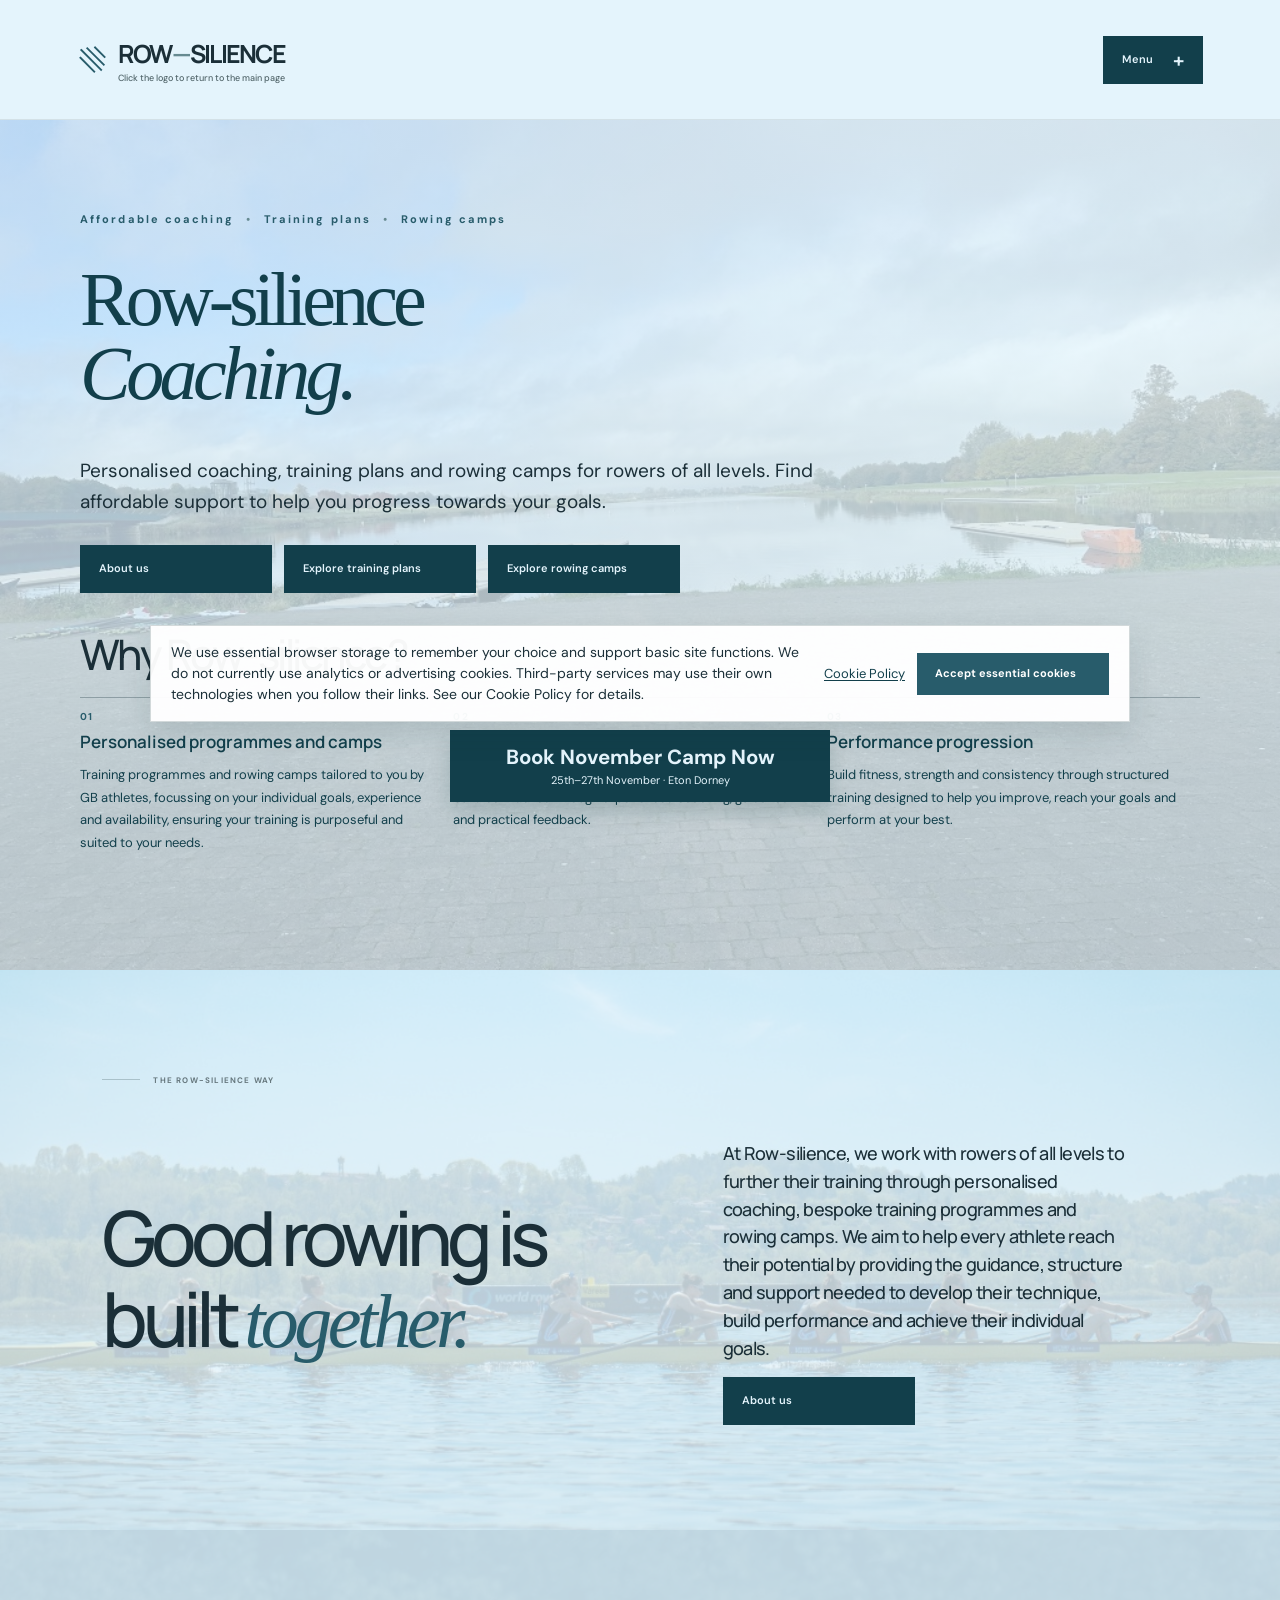
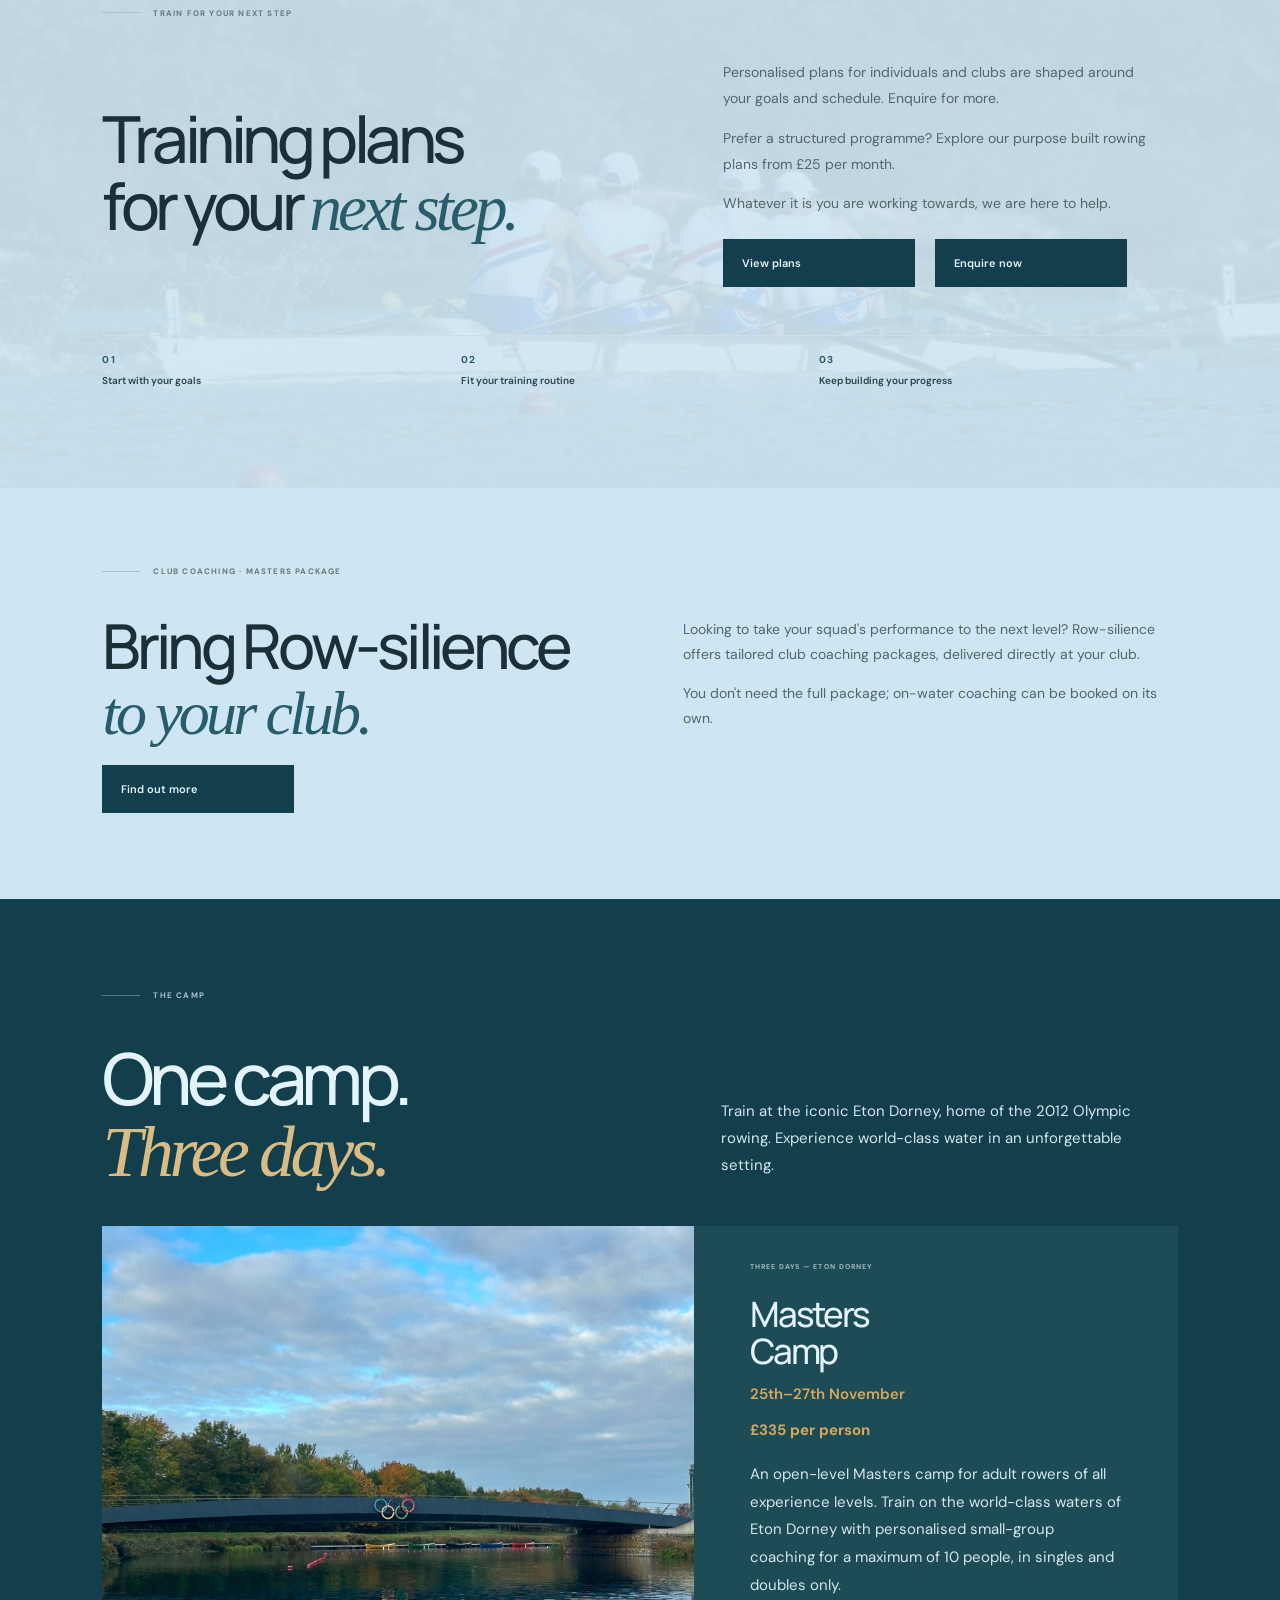
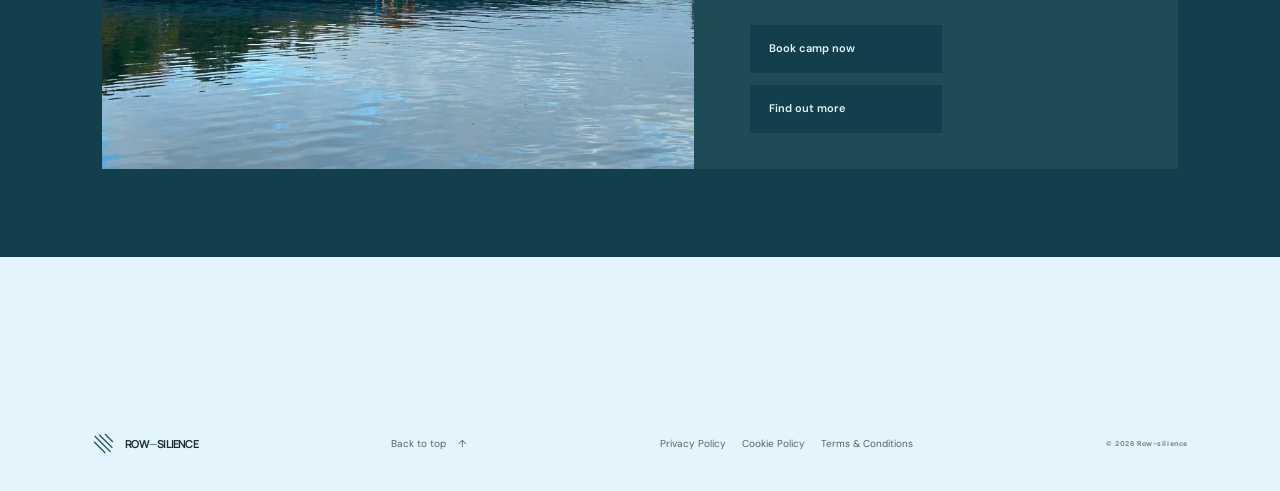
==== commit 66e678bc: "Add club coaching details page" ====
--- a/index.html
+++ b/index.html
@@ -9,7 +9,7 @@
   <link rel="preconnect" href="https://fonts.googleapis.com">
   <link rel="preconnect" href="https://fonts.gstatic.com" crossorigin>
   <link href="https://fonts.googleapis.com/css2?family=DM+Sans:wght@400;500;600;700&family=Manrope:wght@400;500;600;700;800&display=swap" rel="stylesheet">
-  <link rel="stylesheet" href="main.css?v=20261109-home-logo-hint">
+  <link rel="stylesheet" href="main.css?v=20261117-club-coaching-page">
   <link rel="icon" href="favicon.ico" sizes="any">
 </head>
 <body class="home-page">
@@ -116,45 +116,11 @@
           <h2 id="club-coaching-title">Bring Row-silience<br><em>to your club.</em></h2>
           <div>
             <p>Looking to take your squad's performance to the next level? Row-silience offers tailored club coaching packages, delivered directly at your club.</p>
-            <p>We come to you to deliver practical, hands-on coaching, helping athletes improve their technique, develop as crews and get more out of their training.</p>
-          </div>
-        </div>
-        <div class="club-coaching-content">
-          <section aria-labelledby="club-coaching-included">
-            <h3 id="club-coaching-included">What's included?</h3>
-            <ul class="club-coaching-list">
-              <li>
-                <strong>On-water coaching sessions</strong>
-                <p>Practical coaching at your club, focusing on rowing technique, boat handling, crew coordination and overall performance.</p>
-              </li>
-              <li>
-                <strong>Tailored training plan</strong>
-                <p>A structured training programme designed around your squad's level, goals and competition calendar.</p>
-              </li>
-              <li>
-                <strong>Performance development</strong>
-                <p>Guidance on improving individual and crew performance, developing consistency and building effective training habits.</p>
-              </li>
-              <li>
-                <strong>Club-specific approach</strong>
-                <p>Coaching adapted to your athletes, facilities, available equipment and club objectives.</p>
-              </li>
-            </ul>
-          </section>
-          <div class="club-coaching-followup">
-            <section aria-labelledby="club-coaching-process">
-              <h3 id="club-coaching-process">How does it work?</h3>
-              <p>We work with your club to understand your squad, current training structure and ambitions. From there, we develop a coaching package that combines on-water sessions with a tailored training plan to support continued development beyond our coaching visits.</p>
-            </section>
-            <section aria-labelledby="club-coaching-contact">
-              <h3 id="club-coaching-contact">Interested in bringing Row-silience to your club?</h3>
-              <p>Get in touch to discuss your squad, what you're looking to achieve and how we can build a package around your needs.</p>
-              <div class="club-coaching-actions">
-                <a class="button" href="mailto:coaches@row-silience.co.uk">Email us</a>
-                <a class="button" href="tel:+447342929561">Call 07342 929561</a>
-              </div>
-            </section>
-          </div>
+            <p>You don't need the full package; on-water coaching can be booked on its own.</p>
+          </div>
+        </div>
+        <div class="club-coaching-actions">
+          <a class="button" href="club-coaching.html">Find out more</a>
         </div>
       </div>
     </section>
--- a/main.css
+++ b/main.css
@@ -770,6 +770,7 @@
   padding-top: 38px;
 }
 
+.club-coaching-intro h1,
 .club-coaching-intro h2 {
   margin: 0;
   color: var(--ink);
@@ -777,6 +778,7 @@
   letter-spacing: -.06em;
 }
 
+.club-coaching-intro h1 em,
 .club-coaching-intro h2 em {
   color: var(--forest);
   font-family: var(--serif);
@@ -803,6 +805,7 @@
   margin-top: 38px;
 }
 
+.club-coaching-content h2,
 .club-coaching-content h3 {
   margin: 0 0 16px;
   color: var(--ink);
